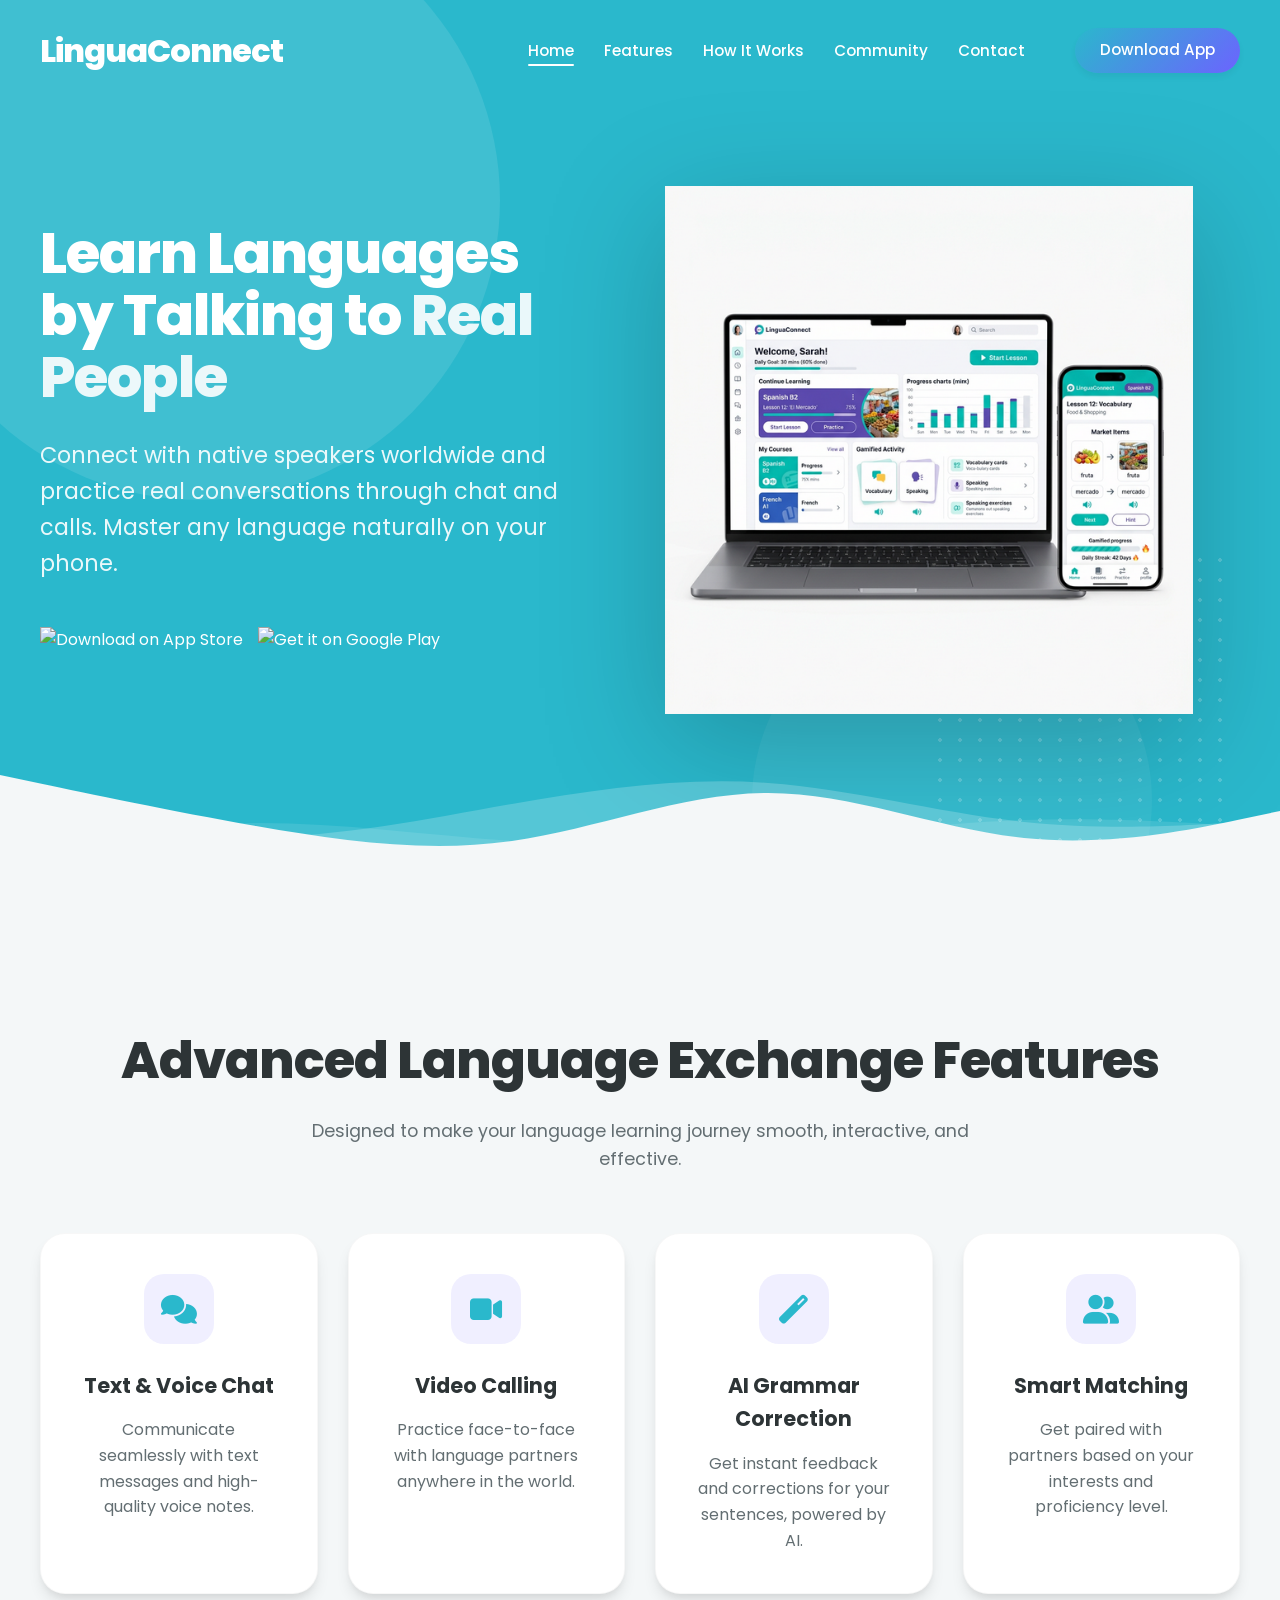
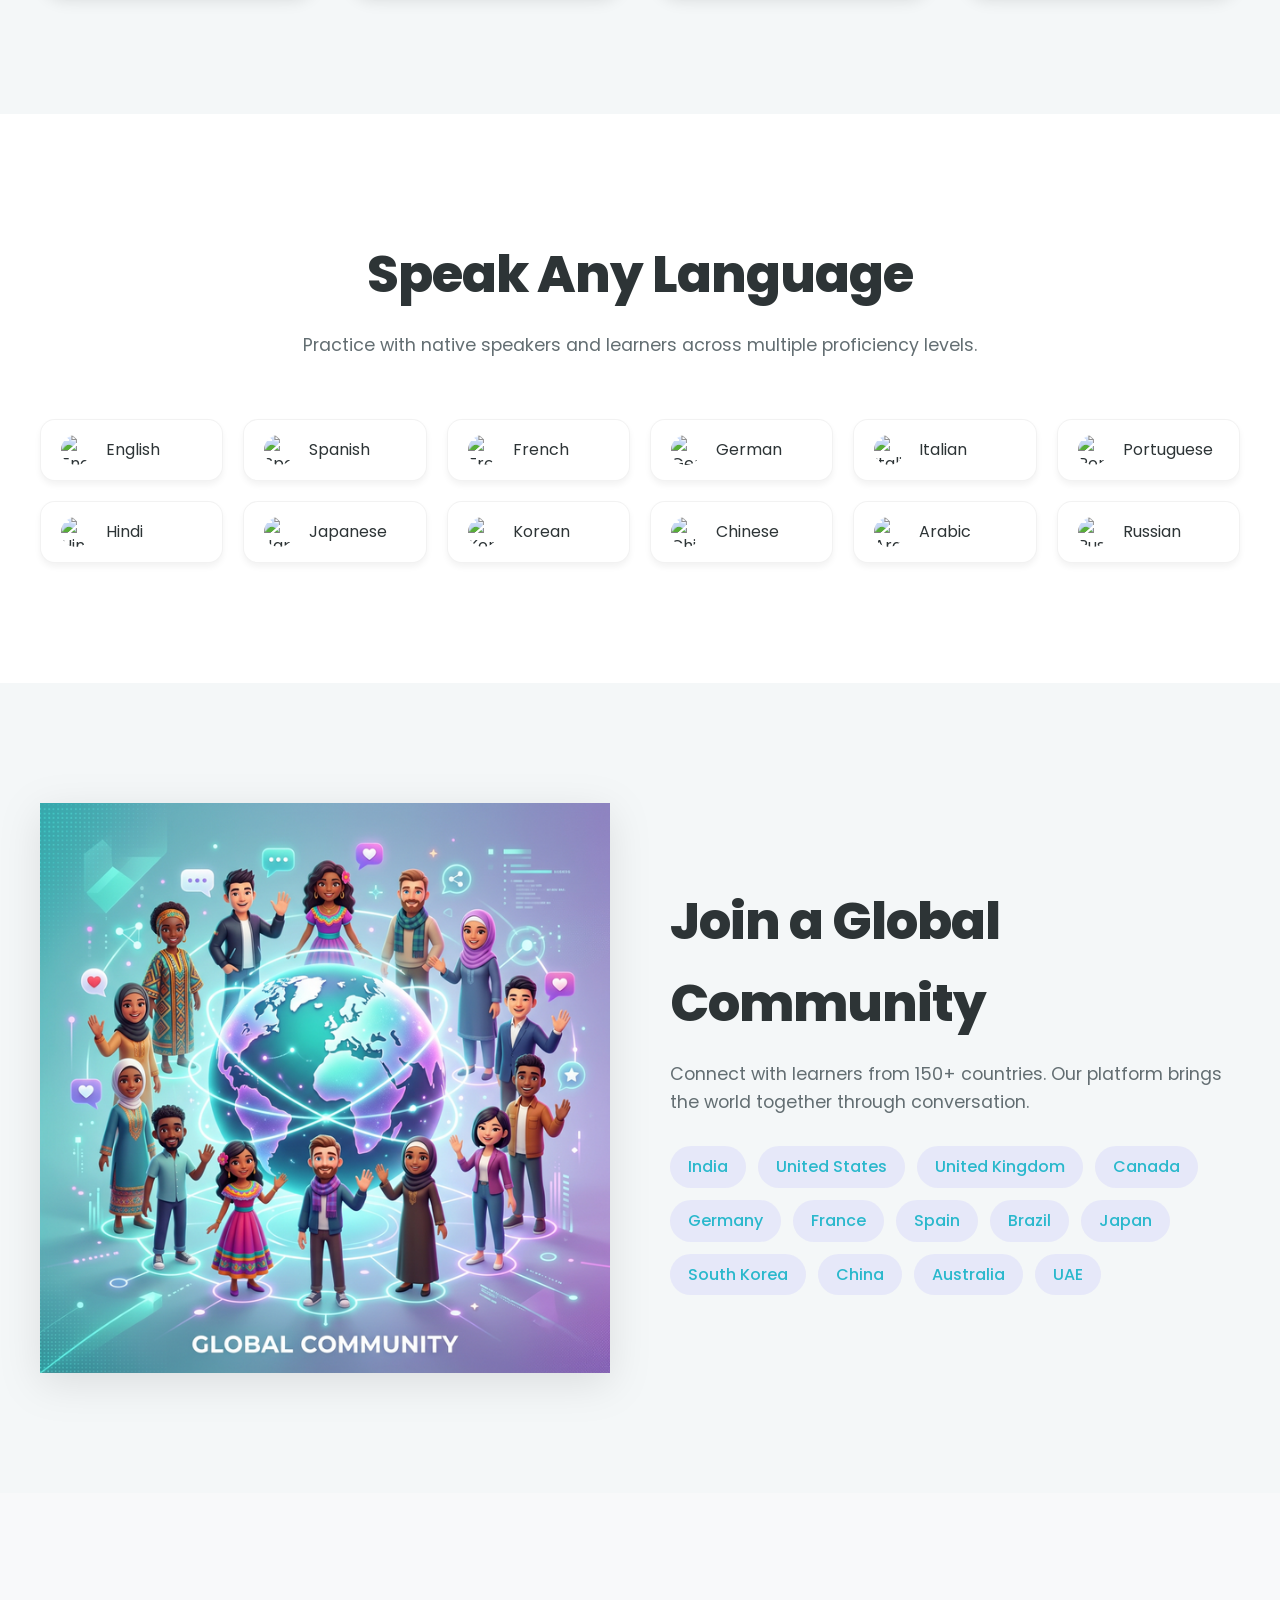
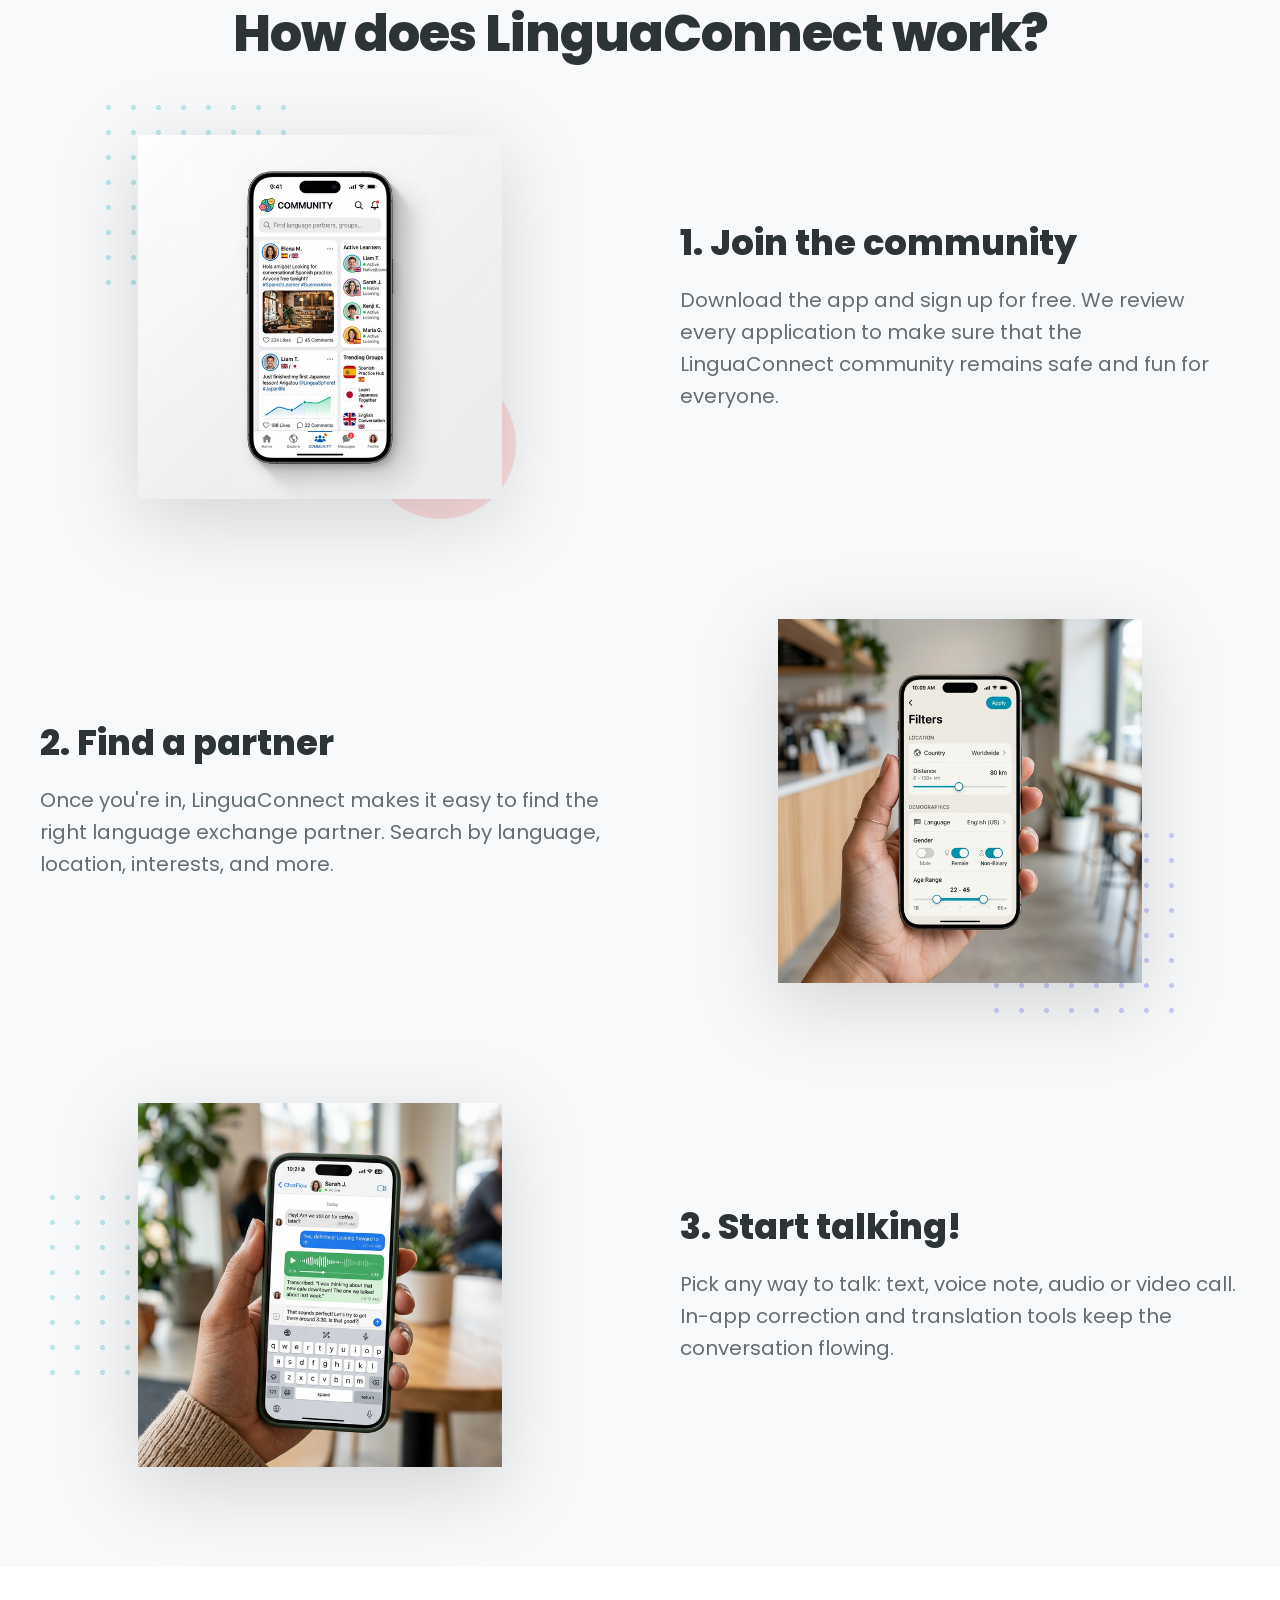
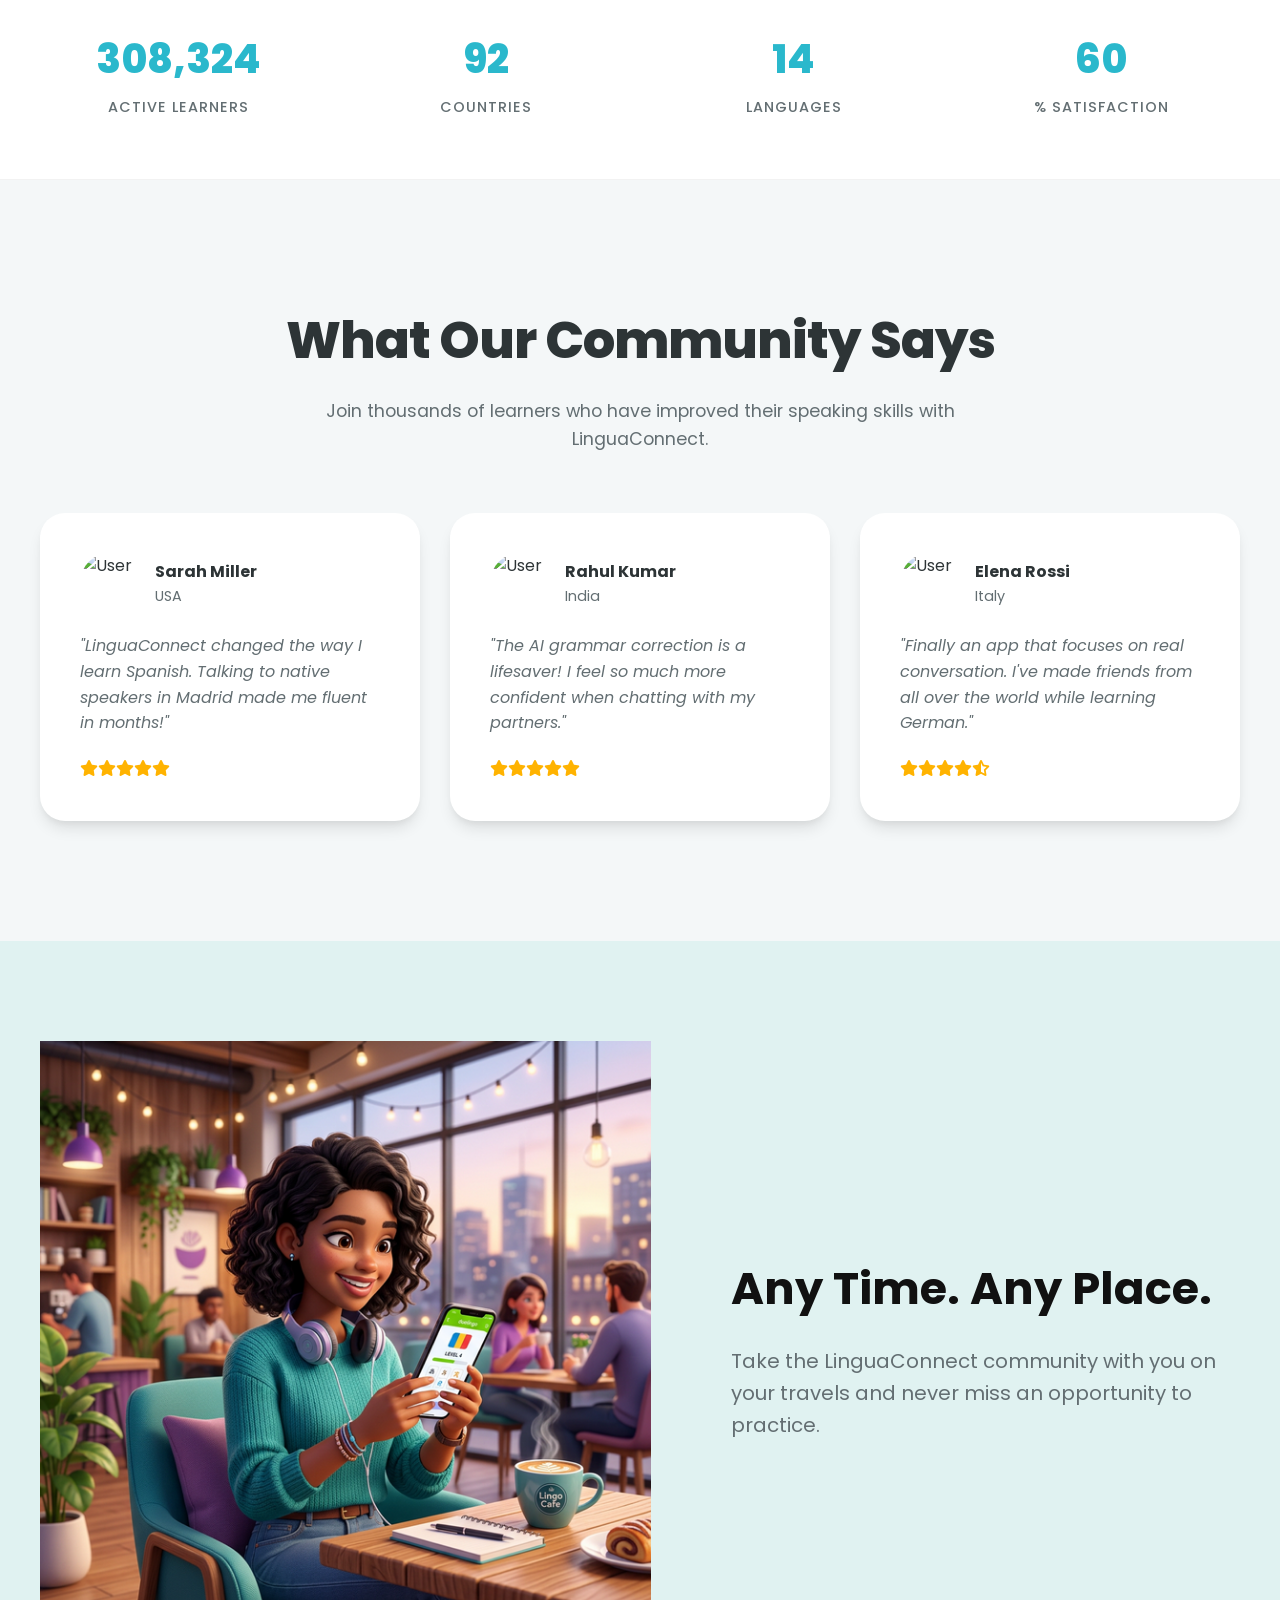
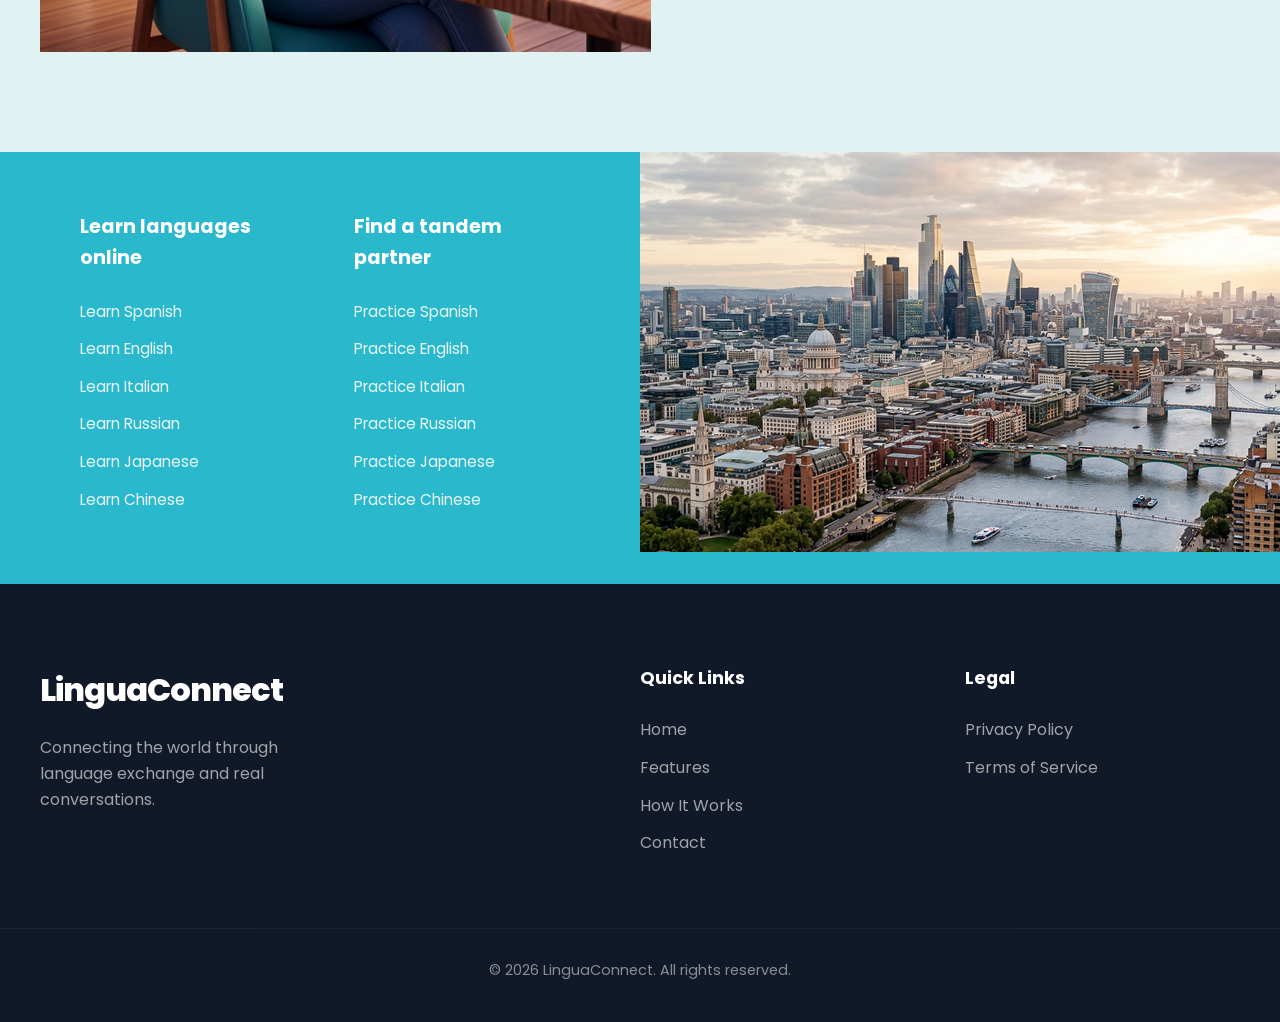
==== index.html @ 5dfcc88d "first commit" ====
<!DOCTYPE html>
<html lang="en">

<head>
    <script>document.documentElement.classList.add('js-enabled');</script>
    <meta charset="UTF-8">
    <meta name="viewport" content="width=device-width, initial-scale=1.0">
    <title>LinguaConnect | Learn Languages by Talking to Real People</title>
    <meta name="description"
        content="Connect with native speakers worldwide and practice real conversations through chat and calls with LinguaConnect.">
    <!-- Google Font: Poppins -->
    <link rel="preconnect" href="https://fonts.googleapis.com">
    <link rel="preconnect" href="https://fonts.gstatic.com" crossorigin>
    <link href="https://fonts.googleapis.com/css2?family=Poppins:wght@300;400;500;600;700;800&display=swap"
        rel="stylesheet">
    <!-- Font Awesome for Icons -->
    <link rel="stylesheet" href="https://cdnjs.cloudflare.com/ajax/libs/font-awesome/6.4.0/css/all.min.css">
    <link rel="stylesheet" href="style.css">
</head>

<body>

    <!-- Navigation -->
    <nav id="navbar">
        <div class="container nav-container">
            <a href="#" class="logo">Lingua<span>Connect</span></a>
            <ul class="nav-links" id="nav-links">
                <li><a href="#home">Home</a></li>
                <li><a href="#features">Features</a></li>
                <li><a href="#how-it-works">How It Works</a></li>
                <li><a href="#community">Community</a></li>
                <li><a href="contact.html">Contact</a></li>
                <li class="nav-btns">
                    <a href="#" class="btn-signup">Download App</a>
                </li>
            </ul>
            <div class="menu-toggle" id="mobile-menu">
                <i class="fas fa-bars"></i>
            </div>
        </div>
    </nav>

    <!-- Hero Section -->
    <section id="home" class="hero">
        <div class="circle-accent circle-1"></div>
        <div class="circle-accent circle-2"></div>
        <div class="dot-pattern dots-1"></div>
        <div class="container hero-grid reveal" style="position: relative; z-index: 1;">
            <div class="hero-content">
                <h1>Learn Languages by Talking to <span>Real People</span></h1>
                <p>Connect with native speakers worldwide and practice real conversations through chat and calls. Master
                    any language naturally on your phone.</p>
                <div class="hero-btns">
                    <a href="#" class="btn-app-store">
                        <img src="https://upload.wikimedia.org/wikipedia/commons/3/3c/Download_on_the_App_Store_Badge.svg"
                            alt="Download on App Store">
                    </a>
                    <a href="#" class="btn-app-store">
                        <img src="https://upload.wikimedia.org/wikipedia/commons/7/78/Google_Play_Store_badge_EN.svg"
                            alt="Get it on Google Play">
                    </a>
                </div>
            </div>
            <div class="hero-mockups">
                <img src="hero_mockup.png" alt="Premium App Mockup" class="mockup-main">
            </div>
        </div>
        <div class="wavy-pattern">
            <svg class="wave-layer wave-1" viewBox="0 0 1440 320" preserveAspectRatio="none">
                <path
                    d="M0,224L48,213.3C96,203,192,181,288,181.3C384,181,480,203,576,213.3C672,224,768,224,864,213.3C960,203,1056,181,1152,176C1248,171,1344,181,1392,186.7L1440,192L1440,320L1392,320C1344,320,1248,320,1152,320C1056,320,960,320,864,320C768,320,672,320,576,320C480,320,384,320,288,320C192,320,96,320,48,320L0,320Z">
                </path>
            </svg>
            <svg class="wave-layer wave-2" viewBox="0 0 1440 320" preserveAspectRatio="none">
                <path
                    d="M0,160L48,176C96,192,192,224,288,224C384,224,480,192,576,165.3C672,139,768,117,864,128C960,139,1056,181,1152,197.3C1248,213,1344,203,1392,197.3L1440,192L1440,320L1392,320C1344,320,1248,320,1152,320C1056,320,960,320,864,320C768,320,672,320,576,320C480,320,384,320,288,320C192,320,96,320,48,320L0,320Z">
                </path>
            </svg>
            <svg class="wave-layer wave-3" viewBox="0 0 1440 320" preserveAspectRatio="none">
                <path
                    d="M0,96L48,112C96,128,192,160,288,186.7C384,213,480,235,576,213.3C672,192,768,128,864,128C960,128,1056,192,1152,208C1248,224,1344,192,1392,176L1440,160L1440,320L1392,320C1344,320,1248,320,1152,320C1056,320,960,320,864,320C768,320,672,320,576,320C480,320,384,320,288,320C192,320,96,320,48,320L0,320Z">
                </path>
            </svg>
        </div>
    </section>

    <!-- Main Content Area -->
    <main id="main-content">

        <!-- Features Section -->
        <section id="features" class="section reveal">
            <div class="container">
                <div class="section-title reveal">
                    <h2>Advanced Language Exchange Features</h2>
                    <p>Designed to make your language learning journey smooth, interactive, and effective.</p>
                </div>
                <div class="grid features-grid">
                    <div class="feature-card">
                        <div class="icon-box"><i class="fas fa-comments"></i></div>
                        <h3>Text & Voice Chat</h3>
                        <p>Communicate seamlessly with text messages and high-quality voice notes.</p>
                    </div>
                    <div class="feature-card">
                        <div class="icon-box"><i class="fas fa-video"></i></div>
                        <h3>Video Calling</h3>
                        <p>Practice face-to-face with language partners anywhere in the world.</p>
                    </div>
                    <div class="feature-card">
                        <div class="icon-box"><i class="fas fa-magic"></i></div>
                        <h3>AI Grammar Correction</h3>
                        <p>Get instant feedback and corrections for your sentences, powered by AI.</p>
                    </div>
                    <div class="feature-card">
                        <div class="icon-box"><i class="fas fa-user-friends"></i></div>
                        <h3>Smart Matching</h3>
                        <p>Get paired with partners based on your interests and proficiency level.</p>
                    </div>
                </div>
            </div>
        </section>

        <!-- Languages Section (Integrated into grid) -->
        <section id="languages" class="section" style="background-color: var(--white);">
            <div class="container">
                <div class="section-title">
                    <h2>Speak Any Language</h2>
                    <p>Practice with native speakers and learners across multiple proficiency levels.</p>
                </div>
                <div class="grid languages-grid">
                    <div class="lang-card"><img src="https://flagcdn.com/w40/gb.png" alt="English"> <span>English</span>
                    </div>
                    <div class="lang-card"><img src="https://flagcdn.com/w40/es.png" alt="Spanish"> <span>Spanish</span>
                    </div>
                    <div class="lang-card"><img src="https://flagcdn.com/w40/fr.png" alt="French"> <span>French</span>
                    </div>
                    <div class="lang-card"><img src="https://flagcdn.com/w40/de.png" alt="German"> <span>German</span>
                    </div>
                    <div class="lang-card"><img src="https://flagcdn.com/w40/it.png" alt="Italian"> <span>Italian</span>
                    </div>
                    <div class="lang-card"><img src="https://flagcdn.com/w40/pt.png" alt="Portuguese">
                        <span>Portuguese</span>
                    </div>
                    <div class="lang-card"><img src="https://flagcdn.com/w40/in.png" alt="Hindi"> <span>Hindi</span>
                    </div>
                    <div class="lang-card"><img src="https://flagcdn.com/w40/jp.png" alt="Japanese">
                        <span>Japanese</span>
                    </div>
                    <div class="lang-card"><img src="https://flagcdn.com/w40/kr.png" alt="Korean"> <span>Korean</span>
                    </div>
                    <div class="lang-card"><img src="https://flagcdn.com/w40/cn.png" alt="Chinese"> <span>Chinese</span>
                    </div>
                    <div class="lang-card"><img src="https://flagcdn.com/w40/sa.png" alt="Arabic"> <span>Arabic</span>
                    </div>
                    <div class="lang-card"><img src="https://flagcdn.com/w40/ru.png" alt="Russian"> <span>Russian</span>
                    </div>
                </div>
            </div>
        </section>

        <!-- Global Community Section -->
        <section id="countries" class="section reveal">
            <div class="container community-container">
                <div class="community-image reveal-left">
                    <img src="community_global.png" alt="World Map Illustration">
                </div>
                <div class="community-content reveal-right">
                    <div class="section-title" style="text-align: left; margin-bottom: 30px;">
                        <h2>Join a Global Community</h2>
                        <p>Connect with learners from 150+ countries. Our platform brings the world together through
                            conversation.</p>
                    </div>
                    <div class="countries-list">
                        <span class="country-tag">India</span>
                        <span class="country-tag">United States</span>
                        <span class="country-tag">United Kingdom</span>
                        <span class="country-tag">Canada</span>
                        <span class="country-tag">Germany</span>
                        <span class="country-tag">France</span>
                        <span class="country-tag">Spain</span>
                        <span class="country-tag">Brazil</span>
                        <span class="country-tag">Japan</span>
                        <span class="country-tag">South Korea</span>
                        <span class="country-tag">China</span>
                        <span class="country-tag">Australia</span>
                        <span class="country-tag">UAE</span>
                    </div>
                </div>
            </div>
        </section>

        <!-- How It Works Section -->
        <section id="how-it-works" class="section section-steps">
            <div class="container">
                <div class="section-title">
                    <h2>How does LinguaConnect work?</h2>
                </div>

                <!-- Step 1 -->
                <div class="step-row reveal">
                    <div class="step-visual reveal-left">
                        <div class="deco-dots deco-dots-1"></div>
                        <div class="deco-circle deco-circle-red"></div>
                        <img src="step_community_new_1772245328789.png" alt="Join the community" class="step-mockup">
                    </div>
                    <div class="step-content reveal-right">
                        <h3>1. Join the community</h3>
                        <p>Download the app and sign up for free. We review every application to make sure that the
                            LinguaConnect community remains safe and fun for everyone.</p>
                    </div>
                </div>

                <!-- Step 2 -->
                <div class="step-row step-reverse reveal">
                    <div class="step-visual reveal-right">
                        <div class="deco-dots deco-dots-2"></div>
                        <img src="step_filters_new_1772245343977.png" alt="Find a partner" class="step-mockup">
                    </div>
                    <div class="step-content reveal-left">
                        <h3>2. Find a partner</h3>
                        <p>Once you're in, LinguaConnect makes it easy to find the right language exchange partner.
                            Search by language, location, interests, and more.</p>
                    </div>
                </div>

                <!-- Step 3 -->
                <div class="step-row reveal">
                    <div class="step-visual reveal-left">
                        <div class="deco-dots deco-dots-3"></div>
                        <img src="step_chat_new_1772245360899.png" alt="Start talking!" class="step-mockup">
                    </div>
                    <div class="step-content reveal-right">
                        <h3>3. Start talking!</h3>
                        <p>Pick any way to talk: text, voice note, audio or video call. In-app correction and
                            translation tools keep the conversation flowing.</p>
                    </div>
                </div>
            </div>
        </section>

        <!-- Live Stats Section -->
        <section class="live-stats reveal">
            <div class="container">
                <div class="stats-grid">
                    <div class="stat-item">
                        <h3 class="stat-number" data-target="500000">0</h3>
                        <p>Active Learners</p>
                    </div>
                    <div class="stat-item">
                        <h3 class="stat-number" data-target="150">0</h3>
                        <p>Countries</p>
                    </div>
                    <div class="stat-item">
                        <h3 class="stat-number" data-target="24">0</h3>
                        <p>Languages</p>
                    </div>
                    <div class="stat-item">
                        <h3 class="stat-number" data-target="98">0</h3>
                        <p>% Satisfaction</p>
                    </div>
                </div>
            </div>
        </section>

        <!-- Testimonials Section -->
        <section id="community" class="section reveal">
            <div class="container">
                <div class="section-title">
                    <h2>What Our Community Says</h2>
                    <p>Join thousands of learners who have improved their speaking skills with LinguaConnect.</p>
                </div>
                <div class="grid testimonials-grid">
                    <div class="testimonial-card">
                        <div class="user-info">
                            <img src="https://randomuser.me/api/portraits/women/44.jpg" alt="User">
                            <div>
                                <h4>Sarah Miller</h4>
                                <p>USA</p>
                            </div>
                        </div>
                        <p>"LinguaConnect changed the way I learn Spanish. Talking to native speakers in Madrid made me
                            fluent in months!"</p>
                        <div class="stars">
                            <i class="fas fa-star"></i><i class="fas fa-star"></i><i class="fas fa-star"></i><i
                                class="fas fa-star"></i><i class="fas fa-star"></i>
                        </div>
                    </div>
                    <div class="testimonial-card">
                        <div class="user-info">
                            <img src="https://randomuser.me/api/portraits/men/32.jpg" alt="User">
                            <div>
                                <h4>Rahul Kumar</h4>
                                <p>India</p>
                            </div>
                        </div>
                        <p>"The AI grammar correction is a lifesaver! I feel so much more confident when chatting with
                            my partners."</p>
                        <div class="stars">
                            <i class="fas fa-star"></i><i class="fas fa-star"></i><i class="fas fa-star"></i><i
                                class="fas fa-star"></i><i class="fas fa-star"></i>
                        </div>
                    </div>
                    <div class="testimonial-card">
                        <div class="user-info">
                            <img src="https://randomuser.me/api/portraits/women/68.jpg" alt="User">
                            <div>
                                <h4>Elena Rossi</h4>
                                <p>Italy</p>
                            </div>
                        </div>
                        <p>"Finally an app that focuses on real conversation. I've made friends from all over the world
                            while learning German."</p>
                        <div class="stars">
                            <i class="fas fa-star"></i><i class="fas fa-star"></i><i class="fas fa-star"></i><i
                                class="fas fa-star"></i><i class="fas fa-star-half-alt"></i>
                        </div>
                    </div>
                </div>
            </div>
        </section>

        <!-- Any Time Banner Section -->
        <section class="section banner-anytime">
            <div class="container anytime-grid">
                <div class="anytime-visual">
                    <img src="anytime_practice.png" alt="Anytime Practice Mockup">
                </div>
                <div class="anytime-content">
                    <h2>Any Time. Any Place.</h2>
                    <p>Take the LinguaConnect community with you on your travels and never miss an opportunity to
                        practice.</p>
                </div>
            </div>
        </section>

        <!-- Pre-Footer Teal Banner -->
        <section class="banner-links">
            <div class="banner-links-grid">
                <div class="banner-links-content">
                    <div class="links-column">
                        <h4>Learn languages online</h4>
                        <ul>
                            <li><a href="#">Learn Spanish</a></li>
                            <li><a href="#">Learn English</a></li>
                            <li><a href="#">Learn Italian</a></li>
                            <li><a href="#">Learn Russian</a></li>
                            <li><a href="#">Learn Japanese</a></li>
                            <li><a href="#">Learn Chinese</a></li>
                        </ul>
                    </div>
                    <div class="links-column">
                        <h4>Find a tandem partner</h4>
                        <ul>
                            <li><a href="#">Practice Spanish</a></li>
                            <li><a href="#">Practice English</a></li>
                            <li><a href="#">Practice Italian</a></li>
                            <li><a href="#">Practice Russian</a></li>
                            <li><a href="#">Practice Japanese</a></li>
                            <li><a href="#">Practice Chinese</a></li>
                        </ul>
                    </div>
                </div>
                <div class="banner-links-image">
                    <img src="city_skyline_banner.png" alt="City Skyline">
                </div>
            </div>
        </section>

    </main>

    <!-- Footer -->
    <footer class="footer">
        <div class="container footer-grid">
            <div class="footer-brand">
                <a href="#" class="logo">Lingua<span>Connect</span></a>
                <p>Connecting the world through language exchange and real conversations.</p>
            </div>
            <div class="footer-links">
                <h5>Quick Links</h5>
                <ul>
                    <li><a href="#home">Home</a></li>
                    <li><a href="#features">Features</a></li>
                    <li><a href="#how-it-works">How It Works</a></li>
                    <li><a href="contact.html">Contact</a></li>
                </ul>
            </div>
            <div class="footer-legal">
                <h5>Legal</h5>
                <ul>
                    <li><a href="#">Privacy Policy</a></li>
                    <li><a href="#">Terms of Service</a></li>
                </ul>
            </div>
        </div>
        <div class="footer-bottom">
            <div class="container">
                <p>&copy; 2026 LinguaConnect. All rights reserved.</p>
            </div>
        </div>
    </footer>

    <!-- Scripts -->
    <script src="script.js"></script>
</body>

</html>
---- style.css ----
/* 
   LinguaConnect Design System
   Modern, Premium, and Responsive
*/

@import url('https://fonts.googleapis.com/css2?family=Poppins:wght@300;400;500;600;700&display=swap');

:root {
    /* Color Palette */
    --primary: #2AB8CC;
    --primary-dark: #1E8E9E;
    --secondary: #6C63FF;
    --secondary-dark: #5A52E5;
    --text-main: #2D3436;
    --text-muted: #636E72;
    --bg-light: #F4F7F8;
    --white: #FFFFFF;
    --gradient-hero: linear-gradient(135deg, #2AB8CC 0%, #6C63FF 100%);

    /* Shadows */
    --shadow-sm: 0 4px 6px rgba(0, 0, 0, 0.05);
    --shadow-md: 0 10px 15px -3px rgba(0, 0, 0, 0.1), 0 4px 6px -2px rgba(0, 0, 0, 0.05);
    --shadow-lg: 0 20px 25px -5px rgba(0, 0, 0, 0.1), 0 10px 10px -5px rgba(0, 0, 0, 0.04);

    /* Spacing */
    --section-padding: 120px 0;
    --container-width: 1240px;

    /* Transitions */
    --transition-init: all 0.3s cubic-bezier(0.4, 0, 0.2, 1);
    --transition-slow: all 0.6s cubic-bezier(0.4, 0, 0.2, 1);
}

/* Scroll Reveal Base - Only hide if JS is enabled */
.js-enabled .reveal,
.js-enabled .reveal-left,
.js-enabled .reveal-right {
    opacity: 0;
    transition: var(--transition-slow);
}

.js-enabled .reveal {
    transform: translateY(30px);
}

.js-enabled .reveal-left {
    transform: translateX(-30px);
}

.js-enabled .reveal-right {
    transform: translateX(30px);
}

/* Revealed State */
.reveal.revealed,
.reveal-left.revealed,
.reveal-right.revealed {
    opacity: 1 !important;
    transform: translate(0, 0) !important;
}

/* Base Reset */
* {
    margin: 0;
    padding: 0;
    box-sizing: border-box;
}

html {
    scroll-behavior: smooth;
}

body {
    font-family: 'Poppins', sans-serif;
    line-height: 1.6;
    color: var(--text-main);
    background-color: var(--bg-light);
    overflow-x: hidden;
}

a {
    text-decoration: none;
    color: inherit;
    transition: var(--transition-init);
}

ul {
    list-style: none;
}

img {
    max-width: 100%;
    display: block;
}

button {
    cursor: pointer;
    border: none;
    outline: none;
    font-family: 'Poppins', sans-serif;
}

/* Reusable Components */
.container {
    max-width: var(--container-width);
    margin: 0 auto;
    padding: 0 20px;
}

.section {
    padding: var(--section-padding);
}

.section-title {
    text-align: center;
    margin-bottom: 60px;
}

.section-title h2 {
    font-size: 3.2rem;
    font-weight: 800;
    margin-bottom: 15px;
    color: var(--text-main);
    letter-spacing: -1px;
}

.section-title p {
    color: var(--text-muted);
    font-size: 1.1rem;
    max-width: 700px;
    margin: 0 auto;
}

/* Navbar Styling */
#navbar {
    position: fixed;
    top: 0;
    left: 0;
    width: 100%;
    z-index: 1000;
    padding: 25px 0;
    transition: var(--transition-init);
}

#navbar.nav-scrolled {
    background-color: rgba(255, 255, 255, 0.98);
    backdrop-filter: blur(15px);
    padding: 15px 0;
    box-shadow: 0 4px 20px rgba(0, 0, 0, 0.08);
}

.logo {
    font-size: 2rem;
    font-weight: 800;
    letter-spacing: -1px;
    color: var(--white) !important;
}

.logo span {
    color: var(--white) !important;
}

#navbar.nav-scrolled .logo {
    color: var(--primary) !important;
}

#navbar.nav-scrolled .logo span {
    color: var(--secondary) !important;
}

.nav-links li a {
    color: var(--white);
    font-weight: 500;
    font-size: 0.95rem;
}

#navbar.nav-scrolled .nav-links li a {
    color: var(--text-main);
}

.nav-container {
    display: flex;
    justify-content: space-between;
    align-items: center;
}

.menu-toggle {
    color: var(--white);
    font-size: 1.5rem;
    cursor: pointer;
    display: none;
}

#navbar.nav-scrolled .menu-toggle {
    color: var(--text-main);
}

.nav-links {
    display: flex;
    align-items: center;
    gap: 30px;
}

.nav-links li a {
    font-weight: 500;
    font-size: 0.95rem;
}

.nav-links li a:hover,
.nav-links li a.nav-active {
    color: var(--primary);
}

.nav-links li a.nav-active {
    position: relative;
}

.nav-links li a.nav-active::after {
    content: '';
    position: absolute;
    bottom: -5px;
    left: 0;
    width: 100%;
    height: 2px;
    background: var(--primary);
    border-radius: 2px;
}

#navbar:not(.nav-scrolled) .nav-links li a.nav-active::after {
    background: var(--white);
}

#navbar:not(.nav-scrolled) .nav-links li a.nav-active {
    color: var(--white);
}

.nav-btns {
    display: flex;
    gap: 15px;
    margin-left: 20px;
}

.btn-login {
    padding: 8px 20px;
    font-weight: 600;
}

.btn-signup {
    padding: 10px 25px;
    border-radius: 50px;
    background: var(--gradient-hero);
    color: var(--white) !important;
    font-weight: 600;
    box-shadow: var(--shadow-sm);
}

.btn-signup:active {
    transform: translateY(0) scale(0.95);
}

.btn-signup::before {
    content: '';
    position: absolute;
    top: 0;
    left: -100%;
    width: 50%;
    height: 100%;
    background: linear-gradient(90deg, transparent, rgba(255, 255, 255, 0.2), transparent);
    transition: 0.5s;
}

.btn-signup:hover::before {
    left: 100%;
}

.menu-toggle {
    display: none;
    font-size: 1.5rem;
    cursor: pointer;
}

/* Hero Section */
.hero {
    min-height: 100vh;
    display: flex;
    align-items: center;
    padding: 100px 0;
    background-color: var(--primary);
    position: relative;
    overflow: hidden;
    color: var(--white);
}

.hero-grid {
    display: grid;
    grid-template-columns: 1fr 1.2fr;
    align-items: center;
    gap: 60px;
    width: 100%;
}

.hero-content h1 {
    font-size: 3.5rem;
    line-height: 1.1;
    margin-bottom: 30px;
    font-weight: 800;
    letter-spacing: -1px;
}

.hero-content h1 span {
    color: var(--white);
    opacity: 0.9;
}

.hero-content p {
    font-size: 1.4rem;
    color: rgba(255, 255, 255, 0.9);
    margin-bottom: 45px;
}

/* Background Accents */
.circle-accent {
    position: absolute;
    border-radius: 50%;
    z-index: 0;
}

.circle-1 {
    width: 600px;
    height: 600px;
    background: rgba(255, 255, 255, 0.1);
    top: -100px;
    left: -100px;
}

.circle-2 {
    width: 400px;
    height: 400px;
    background: rgba(255, 255, 255, 0.05);
    bottom: -100px;
    right: 10%;
}

.dot-pattern {
    position: absolute;
    width: 300px;
    height: 300px;
    background-image: radial-gradient(rgba(255, 255, 255, 0.2) 2px, transparent 2px);
    background-size: 20px 20px;
    z-index: 0;
}

.dots-1 {
    bottom: 50px;
    right: 50px;
}

.wavy-pattern {
    position: absolute;
    width: 100%;
    height: 180px;
    bottom: -1px;
    left: 0;
    z-index: 2;
}

.wave-layer {
    position: absolute;
    width: 100%;
    height: 100%;
    bottom: 0;
}

.wave-1 {
    fill: rgba(255, 255, 255, 0.1);
}

.wave-2 {
    fill: rgba(255, 255, 255, 0.2);
    bottom: 10px;
}

.wave-3 {
    fill: var(--bg-light);
    bottom: 0;
}

.hero-mockups {
    position: relative;
    display: flex;
    justify-content: center;
    align-items: center;
}

.mockup-main {
    width: 85%;
    z-index: 2;
    filter: drop-shadow(0 30px 60px rgba(0, 0, 0, 0.2));
    animation: floatMain 6s ease-in-out infinite;
}

.mockup-sub {
    position: absolute;
    width: 50%;
    right: -20px;
    bottom: -30px;
    z-index: 3;
    filter: drop-shadow(0 20px 40px rgba(0, 0, 0, 0.3));
    animation: floatSub 8s ease-in-out infinite;
}

@keyframes floatMain {

    0%,
    100% {
        transform: translateY(0) rotate(0);
    }

    50% {
        transform: translateY(-15px) rotate(1deg);
    }
}

@keyframes floatSub {

    0%,
    100% {
        transform: translateY(0) rotate(0);
    }

    50% {
        transform: translateY(-20px) rotate(-1deg) scale(1.05);
    }
}

/* Live Stats Section */
.live-stats {
    background: var(--white);
    padding: 60px 0;
    border-bottom: 1px solid rgba(0, 0, 0, 0.05);
}

.stats-grid {
    display: grid;
    grid-template-columns: repeat(4, 1fr);
    text-align: center;
    gap: 30px;
}

.stat-item h3 {
    font-size: 2.5rem;
    color: var(--primary);
    font-weight: 800;
    margin-bottom: 5px;
}

.stat-item p {
    color: var(--text-muted);
    font-weight: 500;
    font-size: 0.9rem;
    text-transform: uppercase;
    letter-spacing: 1px;
}

.hero-btns {
    display: flex;
    gap: 15px;
}

.btn-app-store {
    transition: var(--transition-init);
    height: 50px;
}

.btn-app-store img {
    height: 100%;
    width: auto;
}

.btn-app-store:hover {
    transform: translateY(-5px) scale(1.02);
    filter: brightness(1.1);
}

.btn {
    padding: 15px 35px;
    border-radius: 50px;
    font-weight: 600;
    font-size: 1rem;
    display: inline-flex;
    align-items: center;
    gap: 10px;
    transition: var(--transition-init);
}

.btn-primary {
    background: var(--gradient-hero);
    color: var(--white) !important;
    box-shadow: var(--shadow-md);
}

.btn-primary:hover {
    transform: translateY(-3px);
    box-shadow: var(--shadow-lg);
}

.btn-outline {
    border: 2px solid var(--primary);
    color: var(--primary) !important;
}

.btn-outline:hover {
    background: var(--primary);
    color: var(--white) !important;
}

.hero-image img {
    width: 100%;
    animation: float 5s ease-in-out infinite;
}

@keyframes float {

    0%,
    100% {
        transform: translateY(0);
    }

    50% {
        transform: translateY(-20px);
    }
}

/* Features Cards */
.grid {
    display: grid;
    gap: 30px;
}

.features-grid {
    grid-template-columns: repeat(auto-fit, minmax(250px, 1fr));
}

.feature-card {
    background: var(--white);
    padding: 40px;
    border-radius: 25px;
    text-align: center;
    box-shadow: var(--shadow-md);
    transition: var(--transition-init);
    border: 1px solid rgba(0, 0, 0, 0.03);
    position: relative;
    overflow: hidden;
}

.feature-card:hover {
    transform: translateY(-10px) rotateX(4deg) rotateY(2deg);
    box-shadow: var(--shadow-lg);
    border-color: var(--primary);
}

.feature-card::before {
    content: '';
    position: absolute;
    top: 0;
    left: 0;
    width: 100%;
    height: 4px;
    background: var(--gradient-hero);
    transform: scaleX(0);
    transition: var(--transition-init);
    transform-origin: left;
}

.feature-card:hover::before {
    transform: scaleX(1);
}

.icon-box {
    width: 70px;
    height: 70px;
    background: rgba(108, 99, 255, 0.1);
    color: var(--primary);
    border-radius: 20px;
    display: flex;
    align-items: center;
    justify-content: center;
    font-size: 1.8rem;
    margin: 0 auto 25px;
    transition: var(--transition-init);
}

.feature-card:hover .icon-box {
    background: var(--gradient-hero);
    color: var(--white);
}

.feature-card h3 {
    font-size: 1.3rem;
    margin-bottom: 15px;
}

.feature-card p {
    color: var(--text-muted);
}

/* Language Grid */
.languages-grid {
    grid-template-columns: repeat(auto-fill, minmax(180px, 1fr));
    gap: 20px;
}

.lang-card {
    background: var(--white);
    padding: 15px 20px;
    border-radius: 15px;
    display: flex;
    align-items: center;
    gap: 15px;
    box-shadow: var(--shadow-sm);
    transition: var(--transition-init);
    border: 1px solid rgba(0, 0, 0, 0.05);
}

.lang-card:hover {
    transform: translateY(-5px) scale(1.02);
    box-shadow: var(--shadow-md);
    border-color: var(--primary);
    background: var(--bg-light);
}

.lang-card img {
    width: 30px;
    height: 30px;
    border-radius: 50%;
    object-fit: cover;
}

/* Global Community Grid */
.community-container {
    display: grid;
    grid-template-columns: 1fr 1fr;
    align-items: center;
    gap: 60px;
}

.community-image img {
    filter: drop-shadow(0 10px 20px rgba(0, 0, 0, 0.1));
}

.countries-list {
    display: flex;
    flex-wrap: wrap;
    gap: 12px;
}

.country-tag {
    background: rgba(108, 99, 255, 0.1);
    color: var(--primary);
    padding: 8px 18px;
    border-radius: 50px;
    font-weight: 500;
}

/* How It Works Steps */
.how-it-works-grid {
    grid-template-columns: repeat(auto-fit, minmax(280px, 1fr));
}

/* How It Works - Alternating Steps */
.section-steps {
    background-color: #F8F9FA;
    overflow: hidden;
    padding: 100px 0;
}

.step-row {
    display: flex;
    align-items: center;
    gap: 80px;
    margin-bottom: 120px;
}

.step-row:last-child {
    margin-bottom: 0;
}

.step-reverse {
    flex-direction: row-reverse;
}

.step-visual {
    flex: 1;
    position: relative;
    display: flex;
    justify-content: center;
    align-items: center;
}

.step-mockup {
    width: 65%;
    z-index: 2;
    filter: drop-shadow(0 20px 40px rgba(0, 0, 0, 0.15));
}

.step-content {
    flex: 1;
}

.step-content h3 {
    font-size: 2.2rem;
    font-weight: 800;
    margin-bottom: 20px;
    color: var(--text-main);
    line-height: 1.2;
}

.step-content p {
    font-size: 1.25rem;
    color: var(--text-muted);
    line-height: 1.6;
}

/* Step Decorations */
.deco-dots {
    position: absolute;
    width: 200px;
    height: 200px;
    background-image: radial-gradient(var(--primary) 2.5px, transparent 2.5px);
    background-size: 25px 25px;
    z-index: 1;
    opacity: 0.3;
}

.deco-dots-1 {
    top: -40px;
    left: 10%;
}

.deco-dots-2 {
    bottom: -40px;
    right: 10%;
    background-image: radial-gradient(var(--secondary) 2.5px, transparent 2.5px);
}

.deco-dots-3 {
    top: 50%;
    left: 0;
    transform: translateY(-50%);
}

.deco-circle {
    position: absolute;
    border-radius: 50%;
    z-index: 1;
}

.deco-circle-red {
    width: 150px;
    height: 150px;
    background: rgba(255, 107, 107, 0.2);
    bottom: -20px;
    right: 15%;
}

/* Testimonials Cards */
.testimonials-grid {
    grid-template-columns: repeat(auto-fit, minmax(320px, 1fr));
}

.testimonial-card {
    background: var(--white);
    padding: 40px;
    border-radius: 25px;
    box-shadow: var(--shadow-md);
    transition: var(--transition-init);
}

.user-info {
    display: flex;
    align-items: center;
    gap: 15px;
    margin-bottom: 20px;
}

.user-info img {
    width: 60px;
    height: 60px;
    border-radius: 50%;
    object-fit: cover;
}

.user-info h4 {
    margin: 0;
}

.user-info p {
    margin: 0;
    color: var(--text-muted);
    font-size: 0.9rem;
}

.testimonial-card>p {
    font-style: italic;
    color: var(--text-muted);
    margin-bottom: 20px;
}

.stars {
    color: #FFB300;
}

/* CTA Box */
.cta-box {
    background: var(--gradient-hero);
    padding: 80px 40px;
    border-radius: 35px;
    text-align: center;
    color: var(--white);
    box-shadow: var(--shadow-lg);
}

.cta-box h2 {
    font-size: 2.5rem;
    margin-bottom: 20px;
}

.cta-box p {
    font-size: 1.2rem;
    margin-bottom: 40px;
    opacity: 0.9;
}

/* Contact Section */
#contact {
    position: relative;
    overflow: hidden;
    background-color: #F8FAFC;
}

.contact-bg-pattern {
    position: absolute;
    top: 0;
    left: 0;
    width: 100%;
    height: 100%;
    background-image: radial-gradient(var(--primary) 0.5px, transparent 0.5px);
    background-size: 30px 30px;
    opacity: 0.1;
    z-index: 0;
}

.contact-container {
    display: grid;
    grid-template-columns: 1fr 1.2fr;
    gap: 80px;
    position: relative;
    z-index: 1;
}

.contact-info {
    padding-right: 20px;
}

.detail-item {
    display: flex;
    gap: 25px;
    margin-bottom: 35px;
    padding: 20px;
    background: var(--white);
    border-radius: 20px;
    box-shadow: 0 4px 15px rgba(0, 0, 0, 0.03);
    transition: var(--transition-init);
    border: 1px solid transparent;
}

.detail-item:hover {
    transform: translateX(10px);
    border-color: rgba(42, 184, 204, 0.2);
    box-shadow: 0 10px 25px rgba(0, 0, 0, 0.06);
}

.detail-item i {
    width: 55px;
    height: 55px;
    background: var(--bg-light);
    color: var(--primary);
    border-radius: 15px;
    display: flex;
    align-items: center;
    justify-content: center;
    font-size: 1.4rem;
    transition: var(--transition-init);
}

.detail-item:hover i {
    background: var(--primary);
    color: var(--white);
    transform: scale(1.1) rotate(-5deg);
}

.detail-item h5 {
    font-size: 1.15rem;
    font-weight: 700;
    margin-bottom: 8px;
    color: var(--text-main);
}

.detail-item p {
    color: var(--text-muted);
    font-size: 0.95rem;
    line-height: 1.5;
}

.social-links {
    display: flex;
    gap: 15px;
    margin-top: 45px;
}

.social-links a {
    width: 50px;
    height: 50px;
    border-radius: 15px;
    display: flex;
    align-items: center;
    justify-content: center;
    background: var(--white);
    color: var(--primary);
    box-shadow: var(--shadow-sm);
    font-size: 1.3rem;
}

.social-links a:hover {
    background: var(--primary);
    color: var(--white);
    transform: translateY(-5px) scale(1.1);
    box-shadow: 0 8px 20px rgba(42, 184, 204, 0.3);
}

.contact-form-box {
    background: rgba(255, 255, 255, 0.7);
    backdrop-filter: blur(20px);
    -webkit-backdrop-filter: blur(20px);
    padding: 40px;
    border-radius: 40px;
    border: 1px solid rgba(255, 255, 255, 0.8);
    box-shadow: 0 25px 50px -12px rgba(0, 0, 0, 0.1);
}

.form-group {
    margin-bottom: 15px;
}

.form-group input,
.form-group textarea {
    width: 100%;
    padding: 12px 20px;
    border-radius: 12px;
    border: 1px solid rgba(0, 0, 0, 0.08);
    background: rgba(255, 255, 255, 0.9);
    font-family: 'Poppins', sans-serif;
    font-size: 0.95rem;
    transition: var(--transition-init);
}

.form-group input:focus,
.form-group textarea:focus {
    outline: none;
    border-color: var(--primary);
    background: var(--white);
    box-shadow: 0 0 0 4px rgba(42, 184, 204, 0.1);
}

.form-success-msg {
    position: absolute;
    top: 50%;
    left: 50%;
    transform: translate(-50%, -50%);
    text-align: center;
    width: 80%;
    display: none;
    background: var(--white);
    padding: 40px;
    border-radius: 25px;
    box-shadow: var(--shadow-lg);
}

.form-success-msg i {
    font-size: 4.5rem;
    color: #10B981;
    margin-bottom: 25px;
}

/* Anytime Banner */
.banner-anytime {
    background-color: #E0F2F1;
    padding: 100px 0;
}

.anytime-grid {
    display: flex;
    align-items: center;
    gap: 80px;
}

.anytime-visual {
    flex: 1.2;
}

.anytime-content {
    flex: 1;
}

.anytime-content h2 {
    font-size: 2.8rem;
    font-weight: 700;
    margin-bottom: 20px;
    color: #111;
}

.anytime-content p {
    font-size: 1.25rem;
    color: var(--text-muted);
}

/* Pre-Footer Banner Links */
.banner-links {
    background: #2AB8CC;
    overflow: hidden;
}

.banner-links-grid {
    display: grid;
    grid-template-columns: 1fr 1fr;
    align-items: stretch;
}

.banner-links-content {
    padding: 60px 80px;
    display: flex;
    gap: 60px;
    color: white;
}

.links-column h4 {
    font-size: 1.2rem;
    margin-bottom: 25px;
    font-weight: 700;
}

.links-column ul li {
    margin-bottom: 12px;
}

.links-column ul li a {
    color: rgba(255, 255, 255, 0.9);
    font-size: 0.95rem;
}

.links-column ul li a:hover {
    color: white;
    text-decoration: underline;
}

.banner-links-image {
    position: relative;
    max-height: 400px;
}

.banner-links-image img {
    width: 100%;
    height: 100%;
    object-fit: cover;
}

/* Footer Styling */
.footer {
    background: #111827;
    color: var(--white);
    padding: 80px 0 40px;
}

.footer-grid {
    display: grid;
    grid-template-columns: 2fr 1fr 1fr;
    gap: 50px;
    margin-bottom: 60px;
}

.footer-brand .logo {
    color: var(--white);
    margin-bottom: 20px;
    display: inline-block;
}

.footer-brand p {
    opacity: 0.6;
    max-width: 300px;
}

.footer-links h5,
.footer-legal h5 {
    font-size: 1.1rem;
    margin-bottom: 25px;
}

.footer-links ul li,
.footer-legal ul li {
    margin-bottom: 12px;
}

.footer-links ul li a,
.footer-legal ul li a {
    opacity: 0.6;
}

.footer-links ul li a:hover,
.footer-legal ul li a:hover {
    opacity: 1;
}

.footer-bottom {
    border-top: 1px solid rgba(255, 255, 255, 0.1);
    padding-top: 30px;
    text-align: center;
    opacity: 0.5;
    font-size: 0.9rem;
}

/* Responsive Media Queries */
@media (max-width: 1024px) {
    .hero-content h1 {
        font-size: 2.8rem;
    }

    .hero-grid {
        gap: 40px;
    }

    .nav-links {
        position: fixed;
        top: 0;
        right: -100%;
        width: 300px;
        height: 100vh;
        background: var(--white);
        flex-direction: column;
        justify-content: center;
        padding: 50px;
        box-shadow: -5px 0 15px rgba(0, 0, 0, 0.1);
        z-index: 1001;
    }

    .nav-links.active {
        right: 0;
    }

    .menu-toggle {
        display: block;
        z-index: 1002;
    }

    .nav-btns {
        flex-direction: column;
        margin-left: 0;
        width: 100%;
    }

    .nav-btns a {
        width: 100%;
        text-align: center;
    }
}

@media (max-width: 768px) {
    .section-padding {
        padding: 60px 0;
    }

    .hero-grid,
    .anytime-grid,
    .banner-links-grid,
    .community-container,
    .contact-container,
    .footer-grid {
        grid-template-columns: 1fr;
        text-align: center;
    }

    .anytime-grid {
        flex-direction: column;
        gap: 40px;
    }

    .banner-links-content {
        padding: 40px 20px;
        flex-direction: column;
        gap: 40px;
        text-align: left;
    }

    .banner-links-image {
        height: 250px;
    }

    .hero-btns {
        justify-content: center;
    }

    .step-row {
        flex-direction: column;
        gap: 50px;
        text-align: center;
        margin-bottom: 80px;
    }

    .step-mockup {
        width: 80%;
    }

    .step-content h3 {
        font-size: 2rem;
    }

    .step-reverse {
        flex-direction: column;
    }

    .detail-item {
        flex-direction: column;
        align-items: center;
    }

    .social-links {
        justify-content: center;
    }

    .contact-form-box {
        padding: 30px;
    }

    .cta-box h2 {
        font-size: 2rem;
    }
}
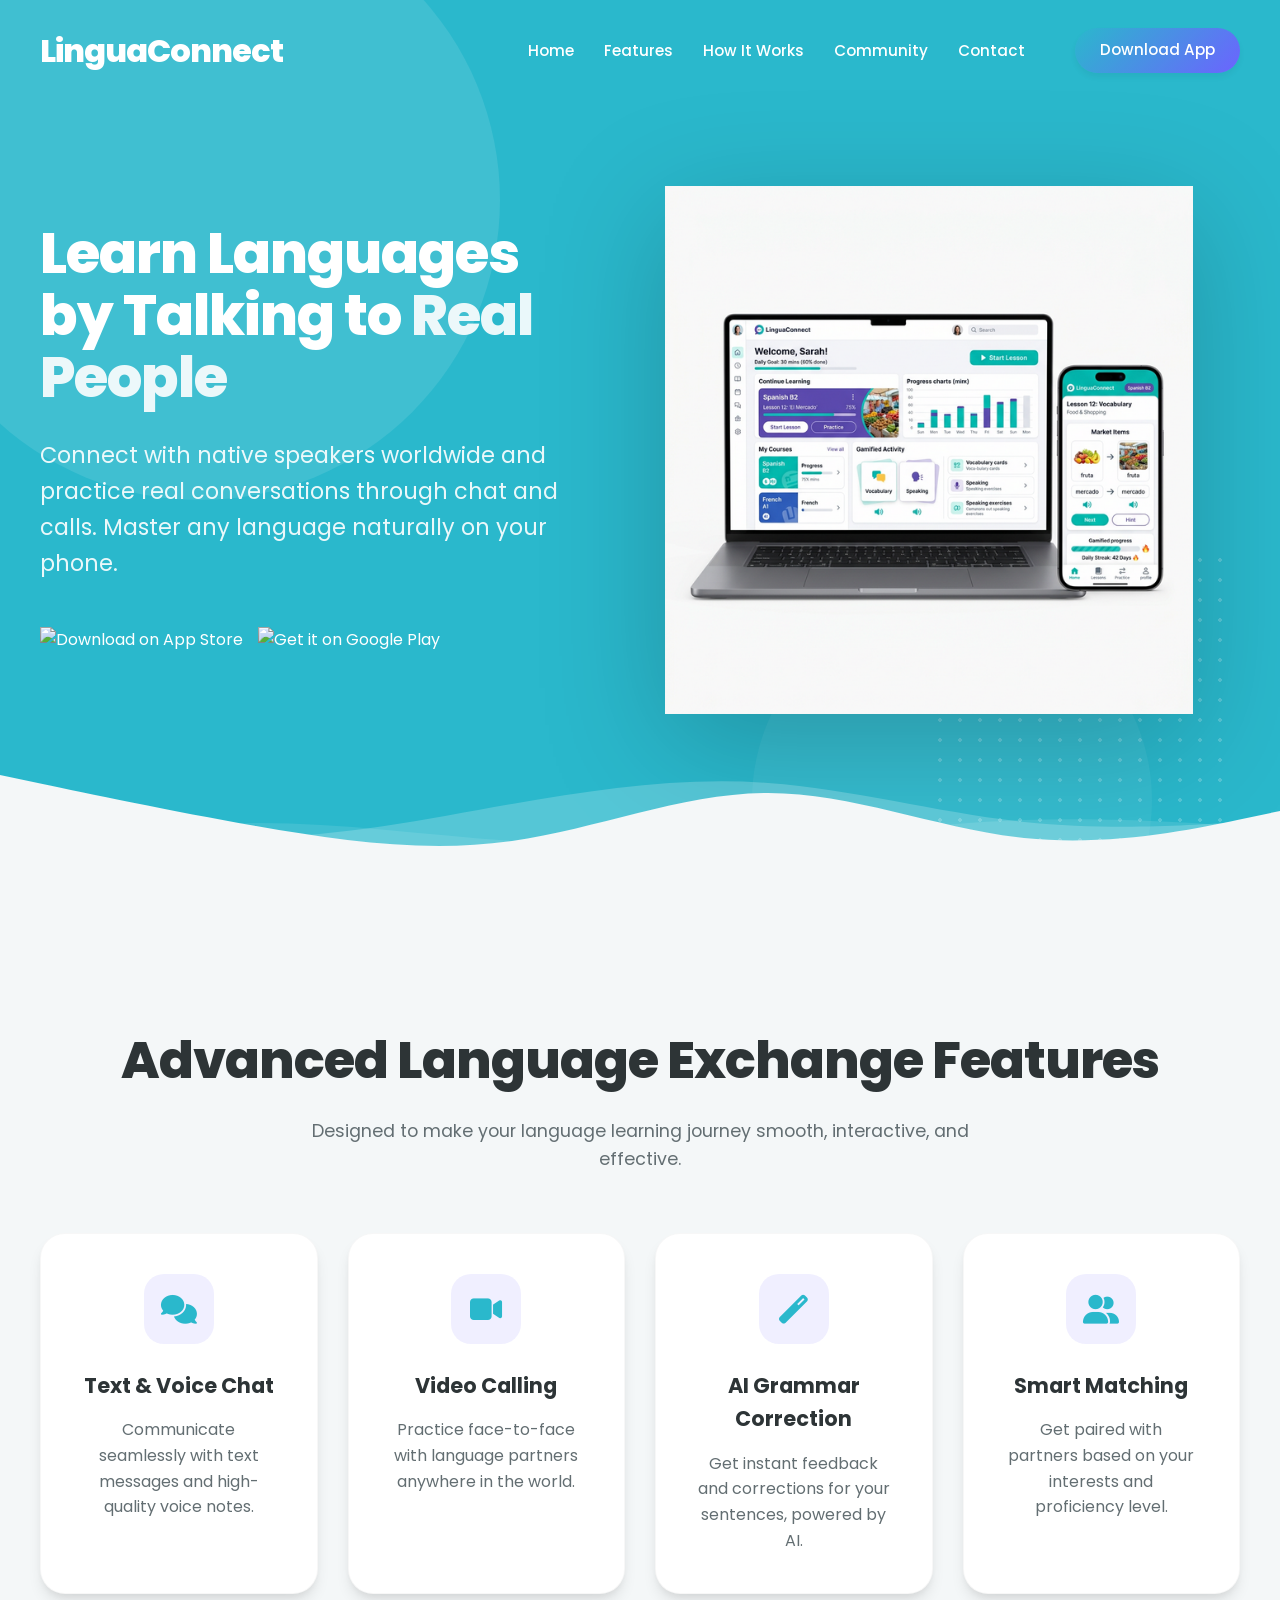
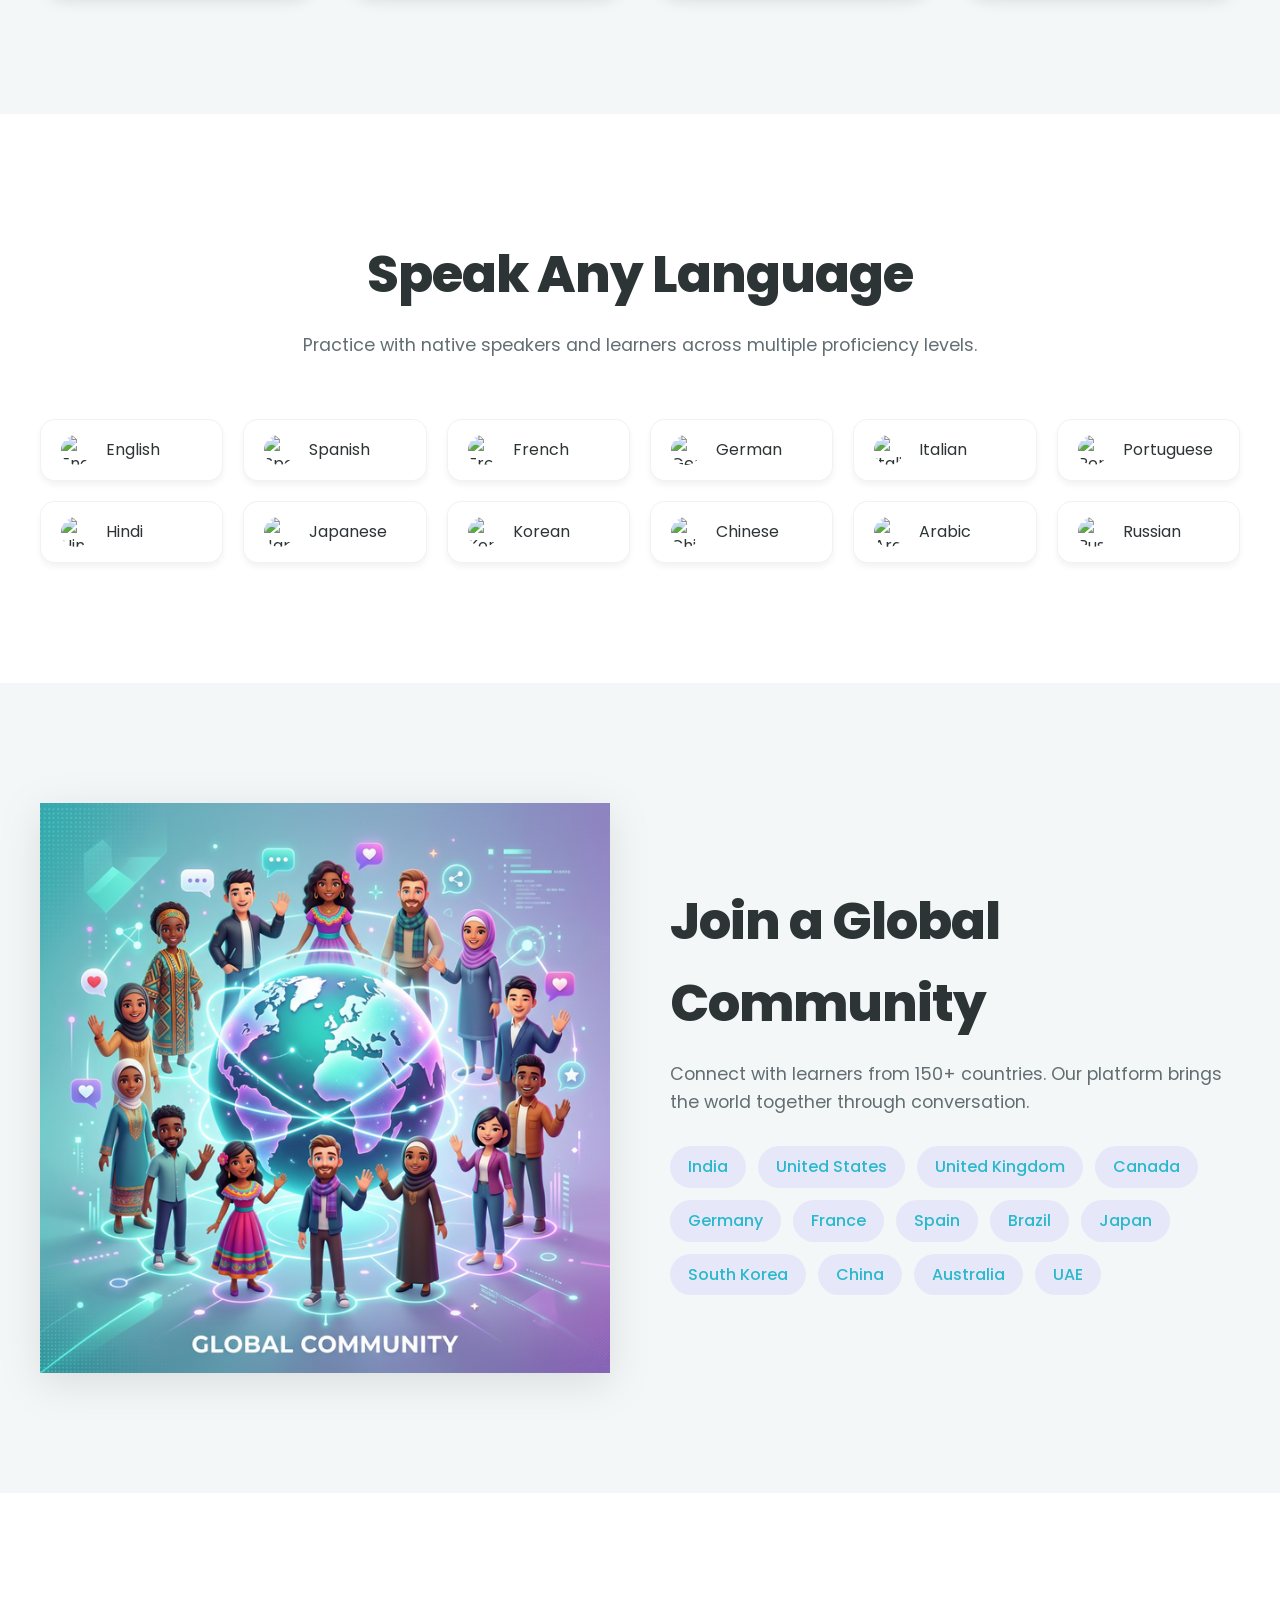
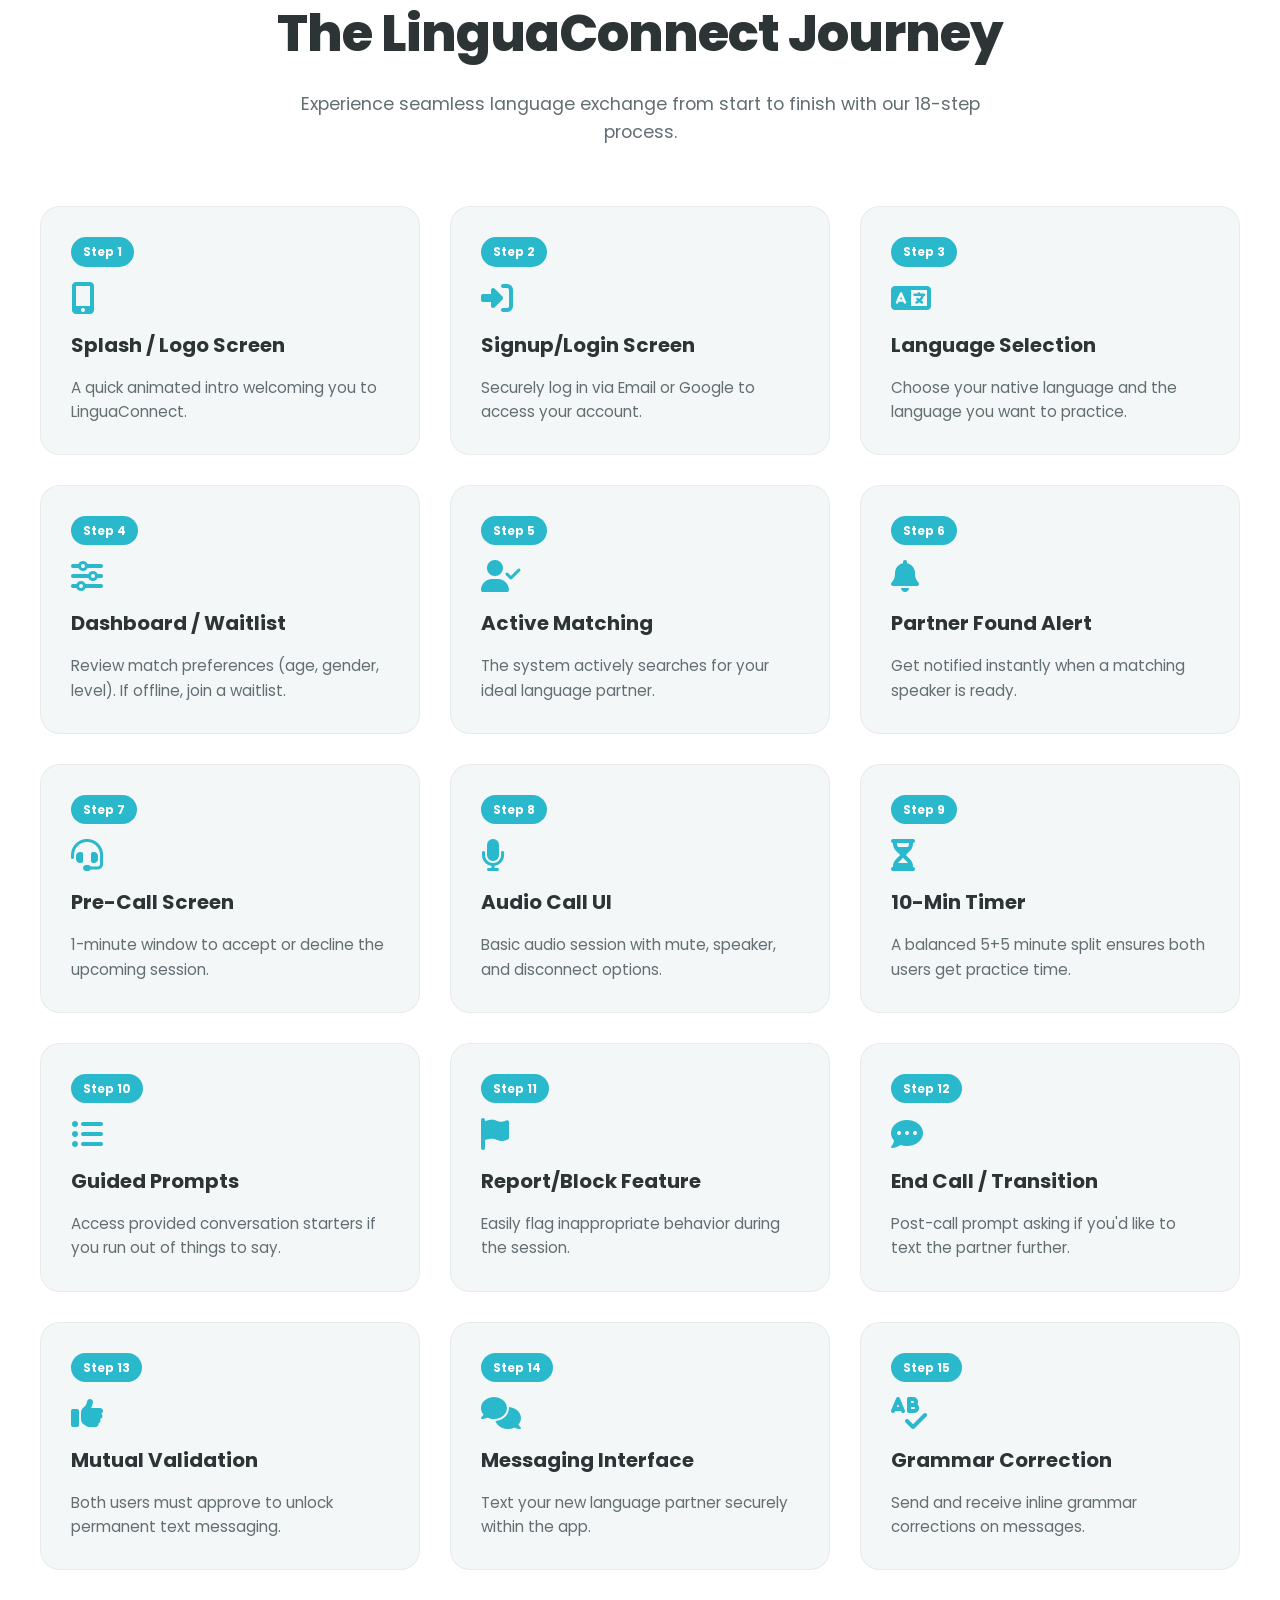
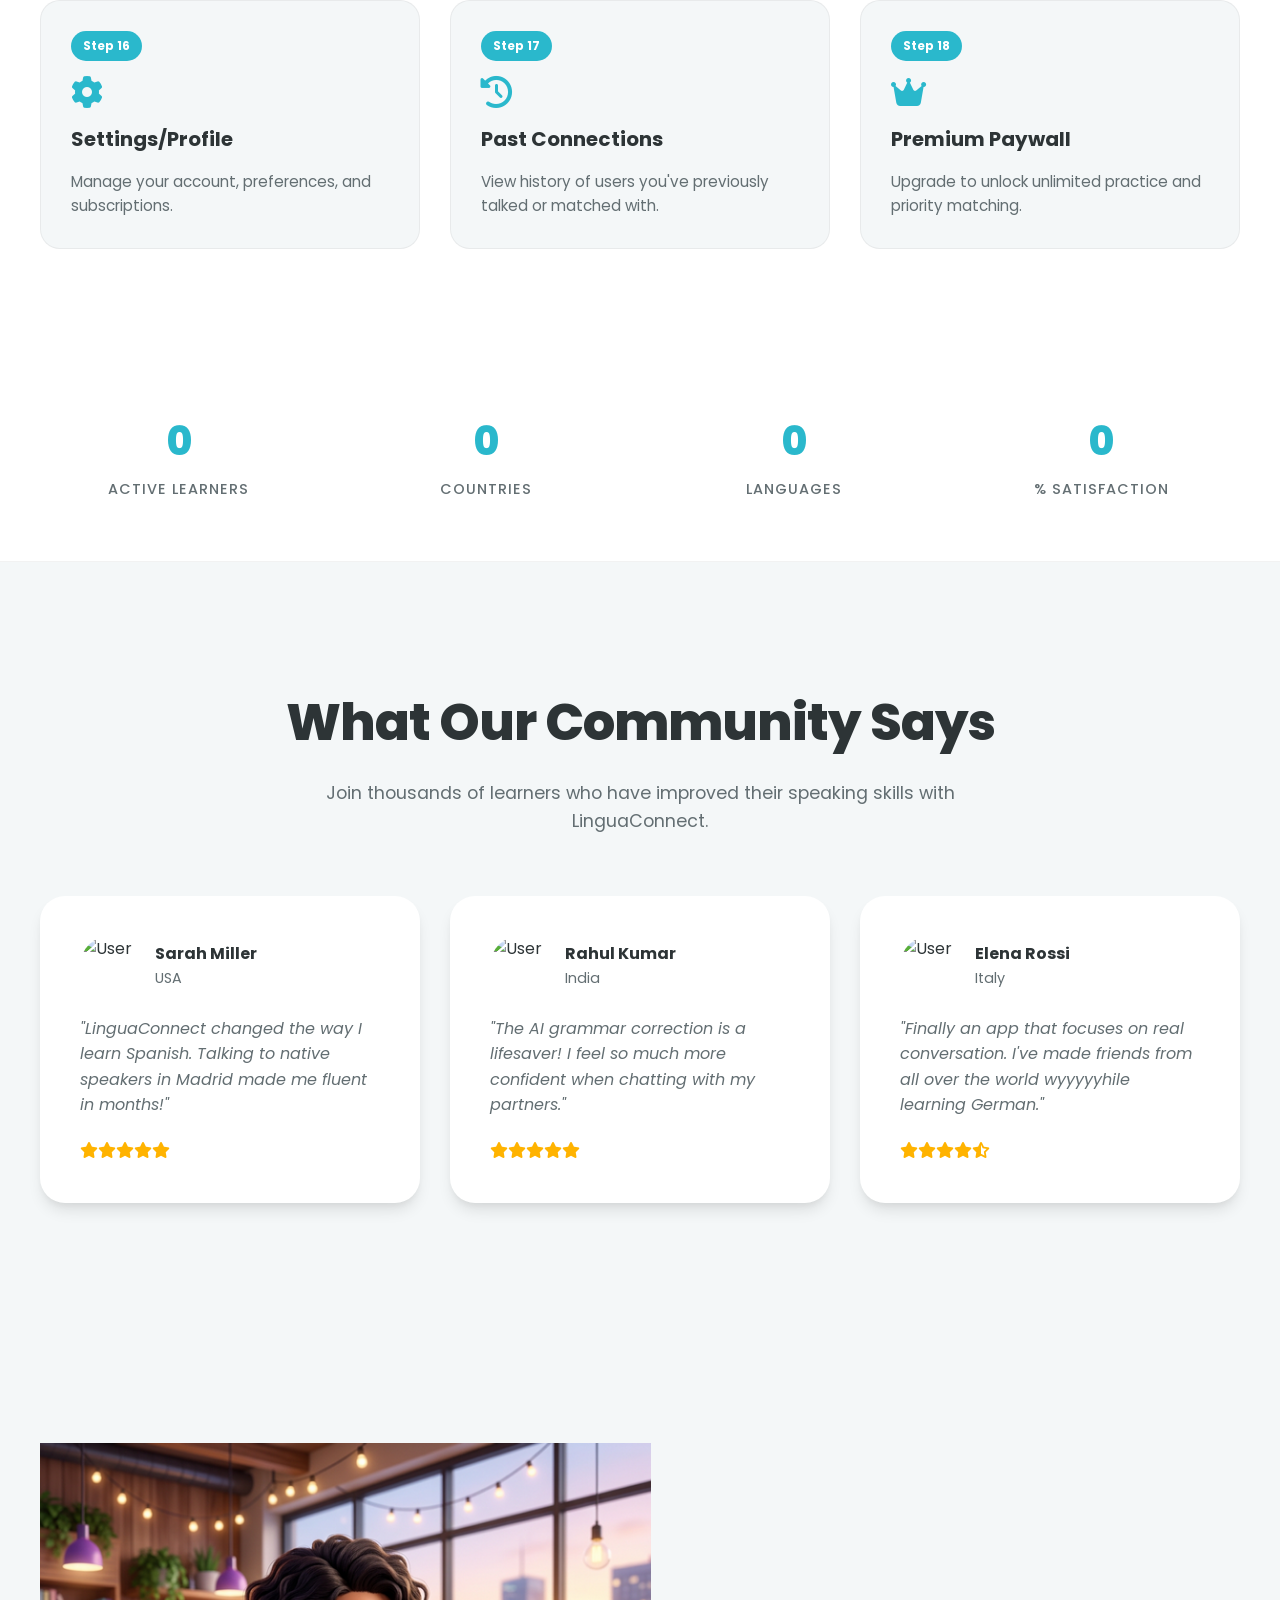
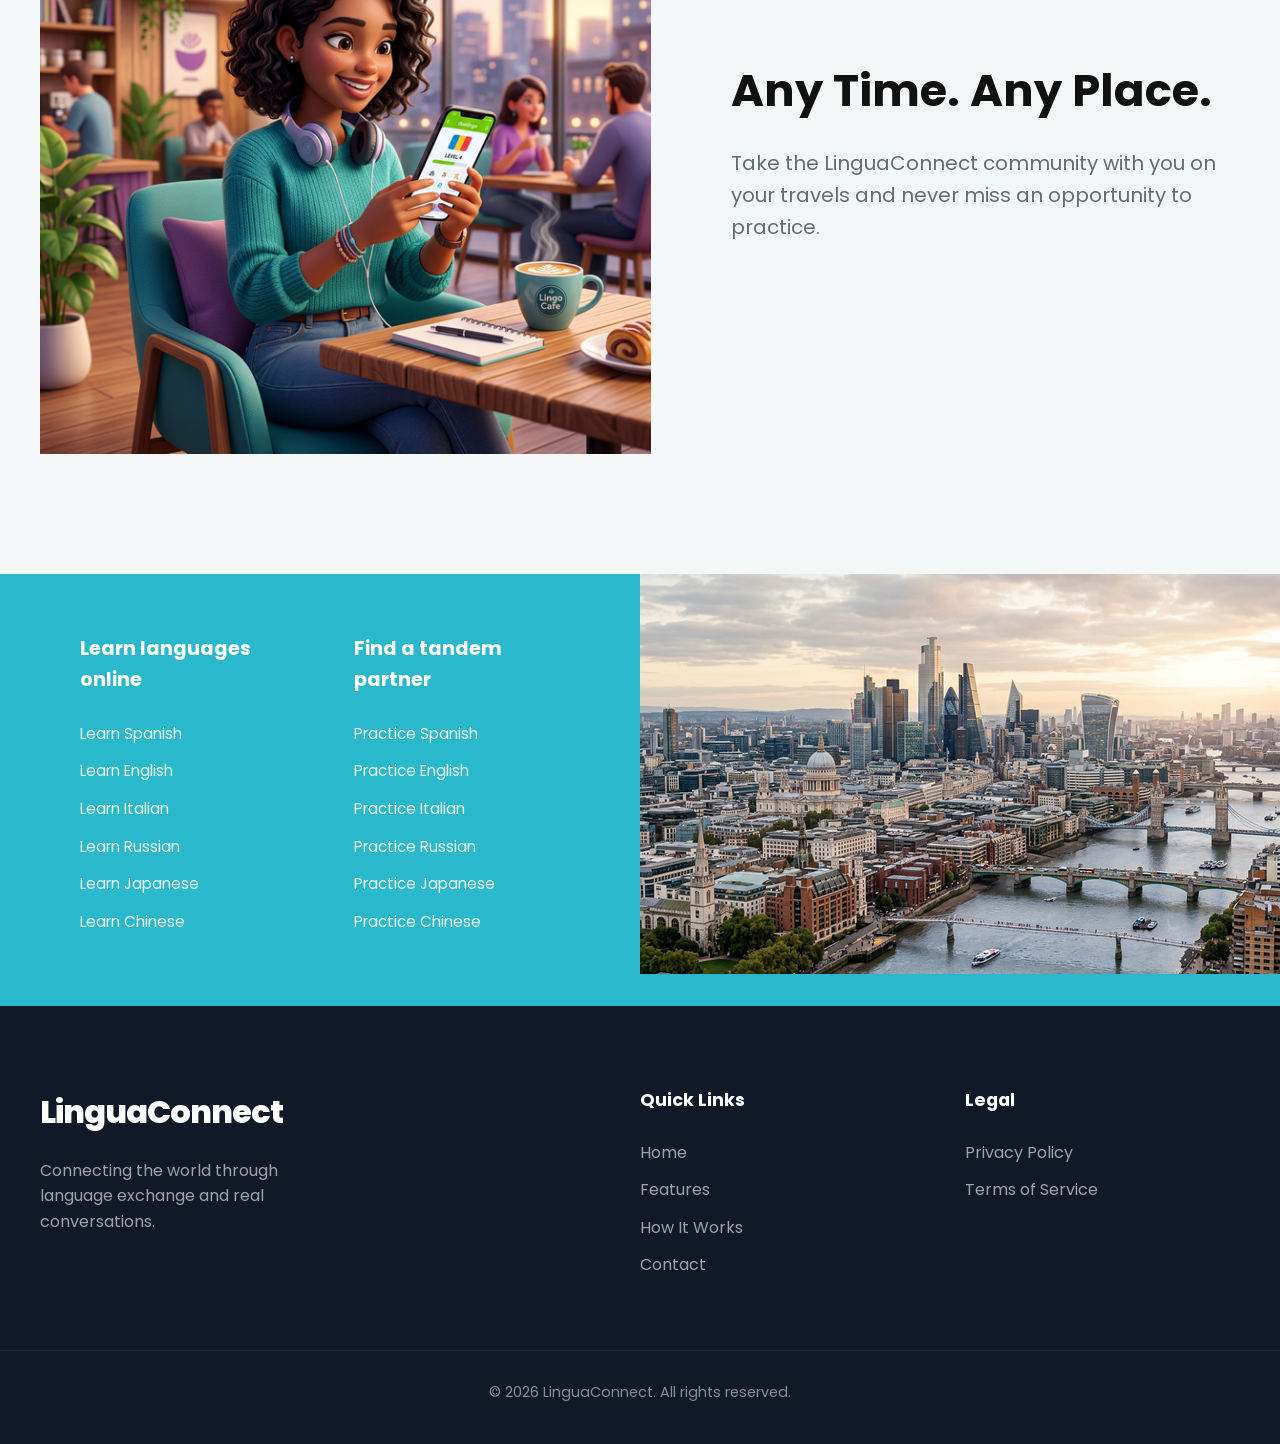
==== commit 0f700c94: "Updated files" ====
--- a/index.html
+++ b/index.html
@@ -188,50 +188,122 @@
             </div>
         </section>
 
-        <!-- How It Works Section -->
-        <section id="how-it-works" class="section section-steps">
+        <!-- How It Works Section (18 Steps) -->
+        <section id="how-it-works" class="workflow-section">
             <div class="container">
                 <div class="section-title">
-                    <h2>How does LinguaConnect work?</h2>
-                </div>
-
-                <!-- Step 1 -->
-                <div class="step-row reveal">
-                    <div class="step-visual reveal-left">
-                        <div class="deco-dots deco-dots-1"></div>
-                        <div class="deco-circle deco-circle-red"></div>
-                        <img src="step_community_new_1772245328789.png" alt="Join the community" class="step-mockup">
-                    </div>
-                    <div class="step-content reveal-right">
-                        <h3>1. Join the community</h3>
-                        <p>Download the app and sign up for free. We review every application to make sure that the
-                            LinguaConnect community remains safe and fun for everyone.</p>
-                    </div>
-                </div>
-
-                <!-- Step 2 -->
-                <div class="step-row step-reverse reveal">
-                    <div class="step-visual reveal-right">
-                        <div class="deco-dots deco-dots-2"></div>
-                        <img src="step_filters_new_1772245343977.png" alt="Find a partner" class="step-mockup">
-                    </div>
-                    <div class="step-content reveal-left">
-                        <h3>2. Find a partner</h3>
-                        <p>Once you're in, LinguaConnect makes it easy to find the right language exchange partner.
-                            Search by language, location, interests, and more.</p>
-                    </div>
-                </div>
-
-                <!-- Step 3 -->
-                <div class="step-row reveal">
-                    <div class="step-visual reveal-left">
-                        <div class="deco-dots deco-dots-3"></div>
-                        <img src="step_chat_new_1772245360899.png" alt="Start talking!" class="step-mockup">
-                    </div>
-                    <div class="step-content reveal-right">
-                        <h3>3. Start talking!</h3>
-                        <p>Pick any way to talk: text, voice note, audio or video call. In-app correction and
-                            translation tools keep the conversation flowing.</p>
+                    <h2>The LinguaConnect Journey</h2>
+                    <p>Experience seamless language exchange from start to finish with our 18-step process.</p>
+                </div>
+
+                <div class="workflow-grid">
+                    <div class="workflow-item">
+                        <span class="step-badge">Step 1</span>
+                        <i class="fas fa-mobile-alt"></i>
+                        <h4>Splash / Logo Screen</h4>
+                        <p>A quick animated intro welcoming you to LinguaConnect.</p>
+                    </div>
+                    <div class="workflow-item">
+                        <span class="step-badge">Step 2</span>
+                        <i class="fas fa-sign-in-alt"></i>
+                        <h4>Signup/Login Screen</h4>
+                        <p>Securely log in via Email or Google to access your account.</p>
+                    </div>
+                    <div class="workflow-item">
+                        <span class="step-badge">Step 3</span>
+                        <i class="fas fa-language"></i>
+                        <h4>Language Selection</h4>
+                        <p>Choose your native language and the language you want to practice.</p>
+                    </div>
+                    <div class="workflow-item">
+                        <span class="step-badge">Step 4</span>
+                        <i class="fas fa-sliders-h"></i>
+                        <h4>Dashboard / Waitlist</h4>
+                        <p>Review match preferences (age, gender, level). If offline, join a waitlist.</p>
+                    </div>
+                    <div class="workflow-item">
+                        <span class="step-badge">Step 5</span>
+                        <i class="fas fa-user-check"></i>
+                        <h4>Active Matching</h4>
+                        <p>The system actively searches for your ideal language partner.</p>
+                    </div>
+                    <div class="workflow-item">
+                        <span class="step-badge">Step 6</span>
+                        <i class="fas fa-bell"></i>
+                        <h4>Partner Found Alert</h4>
+                        <p>Get notified instantly when a matching speaker is ready.</p>
+                    </div>
+                    <div class="workflow-item">
+                        <span class="step-badge">Step 7</span>
+                        <i class="fas fa-headset"></i>
+                        <h4>Pre-Call Screen</h4>
+                        <p>1-minute window to accept or decline the upcoming session.</p>
+                    </div>
+                    <div class="workflow-item">
+                        <span class="step-badge">Step 8</span>
+                        <i class="fas fa-microphone"></i>
+                        <h4>Audio Call UI</h4>
+                        <p>Basic audio session with mute, speaker, and disconnect options.</p>
+                    </div>
+                    <div class="workflow-item">
+                        <span class="step-badge">Step 9</span>
+                        <i class="fas fa-hourglass-half"></i>
+                        <h4>10-Min Timer</h4>
+                        <p>A balanced 5+5 minute split ensures both users get practice time.</p>
+                    </div>
+                    <div class="workflow-item">
+                        <span class="step-badge">Step 10</span>
+                        <i class="fas fa-list-ul"></i>
+                        <h4>Guided Prompts</h4>
+                        <p>Access provided conversation starters if you run out of things to say.</p>
+                    </div>
+                    <div class="workflow-item">
+                        <span class="step-badge">Step 11</span>
+                        <i class="fas fa-flag"></i>
+                        <h4>Report/Block Feature</h4>
+                        <p>Easily flag inappropriate behavior during the session.</p>
+                    </div>
+                    <div class="workflow-item">
+                        <span class="step-badge">Step 12</span>
+                        <i class="fas fa-comment-dots"></i>
+                        <h4>End Call / Transition</h4>
+                        <p>Post-call prompt asking if you'd like to text the partner further.</p>
+                    </div>
+                    <div class="workflow-item">
+                        <span class="step-badge">Step 13</span>
+                        <i class="fas fa-thumbs-up"></i>
+                        <h4>Mutual Validation</h4>
+                        <p>Both users must approve to unlock permanent text messaging.</p>
+                    </div>
+                    <div class="workflow-item">
+                        <span class="step-badge">Step 14</span>
+                        <i class="fas fa-comments"></i>
+                        <h4>Messaging Interface</h4>
+                        <p>Text your new language partner securely within the app.</p>
+                    </div>
+                    <div class="workflow-item">
+                        <span class="step-badge">Step 15</span>
+                        <i class="fas fa-spell-check"></i>
+                        <h4>Grammar Correction</h4>
+                        <p>Send and receive inline grammar corrections on messages.</p>
+                    </div>
+                    <div class="workflow-item">
+                        <span class="step-badge">Step 16</span>
+                        <i class="fas fa-cog"></i>
+                        <h4>Settings/Profile</h4>
+                        <p>Manage your account, preferences, and subscriptions.</p>
+                    </div>
+                    <div class="workflow-item">
+                        <span class="step-badge">Step 17</span>
+                        <i class="fas fa-history"></i>
+                        <h4>Past Connections</h4>
+                        <p>View history of users you've previously talked or matched with.</p>
+                    </div>
+                    <div class="workflow-item">
+                        <span class="step-badge">Step 18</span>
+                        <i class="fas fa-crown"></i>
+                        <h4>Premium Paywall</h4>
+                        <p>Upgrade to unlock unlimited practice and priority matching.</p>
                     </div>
                 </div>
             </div>
@@ -308,7 +380,7 @@
                             </div>
                         </div>
                         <p>"Finally an app that focuses on real conversation. I've made friends from all over the world
-                            while learning German."</p>
+                            wyyyyyhile learning German."</p>
                         <div class="stars">
                             <i class="fas fa-star"></i><i class="fas fa-star"></i><i class="fas fa-star"></i><i
                                 class="fas fa-star"></i><i class="fas fa-star-half-alt"></i>
--- a/style.css
+++ b/style.css
@@ -31,34 +31,6 @@
     --transition-slow: all 0.6s cubic-bezier(0.4, 0, 0.2, 1);
 }
 
-/* Scroll Reveal Base - Only hide if JS is enabled */
-.js-enabled .reveal,
-.js-enabled .reveal-left,
-.js-enabled .reveal-right {
-    opacity: 0;
-    transition: var(--transition-slow);
-}
-
-.js-enabled .reveal {
-    transform: translateY(30px);
-}
-
-.js-enabled .reveal-left {
-    transform: translateX(-30px);
-}
-
-.js-enabled .reveal-right {
-    transform: translateX(30px);
-}
-
-/* Revealed State */
-.reveal.revealed,
-.reveal-left.revealed,
-.reveal-right.revealed {
-    opacity: 1 !important;
-    transform: translate(0, 0) !important;
-}
-
 /* Base Reset */
 * {
     margin: 0;
@@ -662,107 +634,6 @@
     font-weight: 500;
 }
 
-/* How It Works Steps */
-.how-it-works-grid {
-    grid-template-columns: repeat(auto-fit, minmax(280px, 1fr));
-}
-
-/* How It Works - Alternating Steps */
-.section-steps {
-    background-color: #F8F9FA;
-    overflow: hidden;
-    padding: 100px 0;
-}
-
-.step-row {
-    display: flex;
-    align-items: center;
-    gap: 80px;
-    margin-bottom: 120px;
-}
-
-.step-row:last-child {
-    margin-bottom: 0;
-}
-
-.step-reverse {
-    flex-direction: row-reverse;
-}
-
-.step-visual {
-    flex: 1;
-    position: relative;
-    display: flex;
-    justify-content: center;
-    align-items: center;
-}
-
-.step-mockup {
-    width: 65%;
-    z-index: 2;
-    filter: drop-shadow(0 20px 40px rgba(0, 0, 0, 0.15));
-}
-
-.step-content {
-    flex: 1;
-}
-
-.step-content h3 {
-    font-size: 2.2rem;
-    font-weight: 800;
-    margin-bottom: 20px;
-    color: var(--text-main);
-    line-height: 1.2;
-}
-
-.step-content p {
-    font-size: 1.25rem;
-    color: var(--text-muted);
-    line-height: 1.6;
-}
-
-/* Step Decorations */
-.deco-dots {
-    position: absolute;
-    width: 200px;
-    height: 200px;
-    background-image: radial-gradient(var(--primary) 2.5px, transparent 2.5px);
-    background-size: 25px 25px;
-    z-index: 1;
-    opacity: 0.3;
-}
-
-.deco-dots-1 {
-    top: -40px;
-    left: 10%;
-}
-
-.deco-dots-2 {
-    bottom: -40px;
-    right: 10%;
-    background-image: radial-gradient(var(--secondary) 2.5px, transparent 2.5px);
-}
-
-.deco-dots-3 {
-    top: 50%;
-    left: 0;
-    transform: translateY(-50%);
-}
-
-.deco-circle {
-    position: absolute;
-    border-radius: 50%;
-    z-index: 1;
-}
-
-.deco-circle-red {
-    width: 150px;
-    height: 150px;
-    background: rgba(255, 107, 107, 0.2);
-    bottom: -20px;
-    right: 15%;
-}
-
 /* Testimonials Cards */
 .testimonials-grid {
     grid-template-columns: repeat(auto-fit, minmax(320px, 1fr));
@@ -831,11 +702,184 @@
     opacity: 0.9;
 }
 
-/* Contact Section */
+/* Banner Anytime Section (Removed) */
+
+.anytime-grid {
+    display: flex;
+    align-items: center;
+    gap: 80px;
+}
+
+.anytime-visual {
+    flex: 1.2;
+}
+
+.anytime-content {
+    flex: 1;
+}
+
+.anytime-content h2 {
+    font-size: 2.8rem;
+    font-weight: 700;
+    margin-bottom: 20px;
+    color: #111;
+}
+
+.anytime-content p {
+    font-size: 1.25rem;
+    color: var(--text-muted);
+}
+
+/* Pre-Footer Banner Links */
+.banner-links {
+    background: #2AB8CC;
+    overflow: hidden;
+}
+
+.banner-links-grid {
+    display: grid;
+    grid-template-columns: 1fr 1fr;
+    align-items: stretch;
+}
+
+.banner-links-content {
+    padding: 60px 80px;
+    display: flex;
+    gap: 60px;
+    color: white;
+}
+
+.links-column h4 {
+    font-size: 1.2rem;
+    margin-bottom: 25px;
+    font-weight: 700;
+}
+
+.links-column ul li {
+    margin-bottom: 12px;
+}
+
+.links-column ul li a {
+    color: rgba(255, 255, 255, 0.9);
+    font-size: 0.95rem;
+}
+
+.links-column ul li a:hover {
+    color: white;
+    text-decoration: underline;
+}
+
+.banner-links-image {
+    position: relative;
+    max-height: 400px;
+}
+
+.banner-links-image img {
+    width: 100%;
+    height: 100%;
+    object-fit: cover;
+}
+
+/* Footer Styling */
+.footer {
+    background: #111827;
+    color: var(--white);
+    padding: 80px 0 40px;
+}
+
+.footer-grid {
+    display: grid;
+    grid-template-columns: 2fr 1fr 1fr;
+    gap: 50px;
+    margin-bottom: 60px;
+}
+
+.footer-brand .logo {
+    color: var(--white);
+    margin-bottom: 20px;
+    display: inline-block;
+}
+
+.footer-brand p {
+    opacity: 0.6;
+    max-width: 300px;
+}
+
+.footer-links h5,
+.footer-legal h5 {
+    font-size: 1.1rem;
+    margin-bottom: 25px;
+}
+
+.footer-links ul li,
+.footer-legal ul li {
+    margin-bottom: 12px;
+}
+
+.footer-links ul li a,
+.footer-legal ul li a {
+    opacity: 0.6;
+}
+
+.footer-links ul li a:hover,
+.footer-legal ul li a:hover {
+    opacity: 1;
+}
+
+.footer-bottom {
+    border-top: 1px solid rgba(255, 255, 255, 0.1);
+    padding-top: 30px;
+    text-align: center;
+    opacity: 0.5;
+    font-size: 0.9rem;
+}
+
+/* Contact Section Refinements */
+.contact-page {
+    background-color: #F8FAFC;
+}
+
+.contact-page #navbar {
+    background-color: rgba(255, 255, 255, 0.98);
+    backdrop-filter: blur(15px);
+    padding: 12px 0;
+    box-shadow: 0 4px 20px rgba(0, 0, 0, 0.05);
+    position: sticky;
+    top: 0;
+    z-index: 1000;
+}
+
+.contact-page #navbar .logo,
+.contact-page #navbar .nav-links li a {
+    color: var(--text-main);
+}
+
+.contact-page-wrapper {
+    padding: 30px 0 60px;
+}
+
+.contact-header {
+    text-align: center;
+    max-width: 650px;
+    margin: 0 auto 40px;
+}
+
+.contact-header h1 {
+    font-size: 2.8rem;
+    font-weight: 800;
+    margin-bottom: 12px;
+    color: var(--text-main);
+}
+
+.contact-header p {
+    font-size: 1.05rem;
+    color: var(--text-muted);
+}
+
 #contact {
     position: relative;
     overflow: hidden;
-    background-color: #F8FAFC;
+    background-color: var(--bg-light);
 }
 
 .contact-bg-pattern {
@@ -852,100 +896,48 @@
 
 .contact-container {
     display: grid;
-    grid-template-columns: 1fr 1.2fr;
-    gap: 80px;
+    grid-template-columns: 1fr 1fr;
+    gap: 30px;
+    align-items: stretch;
+    max-width: 1100px;
+    margin: 0 auto;
     position: relative;
     z-index: 1;
 }
 
-.contact-info {
-    padding-right: 20px;
+.contact-info,
+.contact-form-box {
+    display: flex;
+    flex-direction: column;
+    height: 100%;
+}
+
+.contact-details {
+    display: flex;
+    flex-direction: column;
+    gap: 15px;
+    height: 100%;
 }
 
 .detail-item {
-    display: flex;
+    background: #FFFFFF;
+    padding: 22px 25px;
+    border-radius: 20px;
+    box-shadow: 0 10px 30px rgba(0, 0, 0, 0.03);
+    flex: 1;
+    display: flex;
+    align-items: center;
     gap: 25px;
-    margin-bottom: 35px;
-    padding: 20px;
-    background: var(--white);
-    border-radius: 20px;
-    box-shadow: 0 4px 15px rgba(0, 0, 0, 0.03);
-    transition: var(--transition-init);
-    border: 1px solid transparent;
-}
-
-.detail-item:hover {
-    transform: translateX(10px);
-    border-color: rgba(42, 184, 204, 0.2);
-    box-shadow: 0 10px 25px rgba(0, 0, 0, 0.06);
-}
-
-.detail-item i {
-    width: 55px;
-    height: 55px;
-    background: var(--bg-light);
-    color: var(--primary);
-    border-radius: 15px;
-    display: flex;
-    align-items: center;
+    border: 1px solid rgba(0, 0, 0, 0.02);
+    transition: var(--transition-init);
+}
+
+.contact-form-box {
+    background: #FFFFFF;
+    padding: 35px;
+    border-radius: 25px;
+    box-shadow: 0 15px 40px rgba(0, 0, 0, 0.04);
     justify-content: center;
-    font-size: 1.4rem;
-    transition: var(--transition-init);
-}
-
-.detail-item:hover i {
-    background: var(--primary);
-    color: var(--white);
-    transform: scale(1.1) rotate(-5deg);
-}
-
-.detail-item h5 {
-    font-size: 1.15rem;
-    font-weight: 700;
-    margin-bottom: 8px;
-    color: var(--text-main);
-}
-
-.detail-item p {
-    color: var(--text-muted);
-    font-size: 0.95rem;
-    line-height: 1.5;
-}
-
-.social-links {
-    display: flex;
-    gap: 15px;
-    margin-top: 45px;
-}
-
-.social-links a {
-    width: 50px;
-    height: 50px;
-    border-radius: 15px;
-    display: flex;
-    align-items: center;
-    justify-content: center;
-    background: var(--white);
-    color: var(--primary);
-    box-shadow: var(--shadow-sm);
-    font-size: 1.3rem;
-}
-
-.social-links a:hover {
-    background: var(--primary);
-    color: var(--white);
-    transform: translateY(-5px) scale(1.1);
-    box-shadow: 0 8px 20px rgba(42, 184, 204, 0.3);
-}
-
-.contact-form-box {
-    background: rgba(255, 255, 255, 0.7);
-    backdrop-filter: blur(20px);
-    -webkit-backdrop-filter: blur(20px);
-    padding: 40px;
-    border-radius: 40px;
-    border: 1px solid rgba(255, 255, 255, 0.8);
-    box-shadow: 0 25px 50px -12px rgba(0, 0, 0, 0.1);
 }
 
 .form-group {
@@ -955,12 +947,13 @@
 .form-group input,
 .form-group textarea {
     width: 100%;
-    padding: 12px 20px;
-    border-radius: 12px;
+    padding: 16px 20px;
+    border-radius: 15px;
     border: 1px solid rgba(0, 0, 0, 0.08);
-    background: rgba(255, 255, 255, 0.9);
-    font-family: 'Poppins', sans-serif;
-    font-size: 0.95rem;
+    background-color: #f8fafc;
+    font-family: inherit;
+    font-size: 1rem;
+    color: var(--text-main);
     transition: var(--transition-init);
 }
 
@@ -968,194 +961,16 @@
 .form-group textarea:focus {
     outline: none;
     border-color: var(--primary);
-    background: var(--white);
     box-shadow: 0 0 0 4px rgba(42, 184, 204, 0.1);
-}
-
-.form-success-msg {
-    position: absolute;
-    top: 50%;
-    left: 50%;
-    transform: translate(-50%, -50%);
-    text-align: center;
-    width: 80%;
-    display: none;
-    background: var(--white);
-    padding: 40px;
-    border-radius: 25px;
-    box-shadow: var(--shadow-lg);
-}
-
-.form-success-msg i {
-    font-size: 4.5rem;
-    color: #10B981;
-    margin-bottom: 25px;
-}
-
-/* Anytime Banner */
-.banner-anytime {
-    background-color: #E0F2F1;
-    padding: 100px 0;
-}
-
-.anytime-grid {
-    display: flex;
-    align-items: center;
-    gap: 80px;
-}
-
-.anytime-visual {
-    flex: 1.2;
-}
-
-.anytime-content {
-    flex: 1;
-}
-
-.anytime-content h2 {
-    font-size: 2.8rem;
-    font-weight: 700;
-    margin-bottom: 20px;
-    color: #111;
-}
-
-.anytime-content p {
-    font-size: 1.25rem;
-    color: var(--text-muted);
-}
-
-/* Pre-Footer Banner Links */
-.banner-links {
-    background: #2AB8CC;
-    overflow: hidden;
-}
-
-.banner-links-grid {
-    display: grid;
-    grid-template-columns: 1fr 1fr;
-    align-items: stretch;
-}
-
-.banner-links-content {
-    padding: 60px 80px;
-    display: flex;
-    gap: 60px;
-    color: white;
-}
-
-.links-column h4 {
-    font-size: 1.2rem;
-    margin-bottom: 25px;
-    font-weight: 700;
-}
-
-.links-column ul li {
-    margin-bottom: 12px;
-}
-
-.links-column ul li a {
-    color: rgba(255, 255, 255, 0.9);
-    font-size: 0.95rem;
-}
-
-.links-column ul li a:hover {
-    color: white;
-    text-decoration: underline;
-}
-
-.banner-links-image {
-    position: relative;
-    max-height: 400px;
-}
-
-.banner-links-image img {
-    width: 100%;
-    height: 100%;
-    object-fit: cover;
-}
-
-/* Footer Styling */
-.footer {
-    background: #111827;
-    color: var(--white);
-    padding: 80px 0 40px;
-}
-
-.footer-grid {
-    display: grid;
-    grid-template-columns: 2fr 1fr 1fr;
-    gap: 50px;
-    margin-bottom: 60px;
-}
-
-.footer-brand .logo {
-    color: var(--white);
-    margin-bottom: 20px;
-    display: inline-block;
-}
-
-.footer-brand p {
-    opacity: 0.6;
-    max-width: 300px;
-}
-
-.footer-links h5,
-.footer-legal h5 {
-    font-size: 1.1rem;
-    margin-bottom: 25px;
-}
-
-.footer-links ul li,
-.footer-legal ul li {
-    margin-bottom: 12px;
-}
-
-.footer-links ul li a,
-.footer-legal ul li a {
-    opacity: 0.6;
-}
-
-.footer-links ul li a:hover,
-.footer-legal ul li a:hover {
-    opacity: 1;
-}
-
-.footer-bottom {
-    border-top: 1px solid rgba(255, 255, 255, 0.1);
-    padding-top: 30px;
-    text-align: center;
-    opacity: 0.5;
-    font-size: 0.9rem;
-}
-
-/* Responsive Media Queries */
+    background-color: var(--white);
+}
+
+.form-group input::placeholder,
+.form-group textarea::placeholder {
+    color: #a0aec0;
+}
+
 @media (max-width: 1024px) {
-    .hero-content h1 {
-        font-size: 2.8rem;
-    }
-
-    .hero-grid {
-        gap: 40px;
-    }
-
-    .nav-links {
-        position: fixed;
-        top: 0;
-        right: -100%;
-        width: 300px;
-        height: 100vh;
-        background: var(--white);
-        flex-direction: column;
-        justify-content: center;
-        padding: 50px;
-        box-shadow: -5px 0 15px rgba(0, 0, 0, 0.1);
-        z-index: 1001;
-    }
-
-    .nav-links.active {
-        right: 0;
-    }
-
     .menu-toggle {
         display: block;
         z-index: 1002;
@@ -1173,74 +988,72 @@
     }
 }
 
+@media (max-width: 900px) {
+    .contact-container {
+        grid-template-columns: 1fr;
+    }
+}
+
+/* Simple Workflow Section */
+.workflow-section {
+    background-color: var(--white);
+    padding: 100px 0;
+}
+
+.workflow-grid {
+    display: grid;
+    grid-template-columns: repeat(auto-fit, minmax(300px, 1fr));
+    gap: 30px;
+    margin-top: 50px;
+}
+
+.workflow-item {
+    background: var(--bg-light);
+    padding: 30px;
+    border-radius: 20px;
+    transition: var(--transition-init);
+    border: 1px solid rgba(0, 0, 0, 0.05);
+    display: flex;
+    flex-direction: column;
+    gap: 15px;
+}
+
+.workflow-item:hover {
+    transform: translateY(-5px);
+    box-shadow: var(--shadow-md);
+    border-color: var(--primary);
+}
+
+.step-badge {
+    display: inline-block;
+    padding: 5px 12px;
+    background: var(--primary);
+    color: var(--white);
+    border-radius: 50px;
+    font-size: 0.75rem;
+    font-weight: 700;
+    width: max-content;
+}
+
+.workflow-item i {
+    font-size: 2rem;
+    color: var(--primary);
+}
+
+.workflow-item h4 {
+    font-size: 1.25rem;
+    font-weight: 700;
+    color: var(--text-main);
+}
+
+.workflow-item p {
+    font-size: 0.95rem;
+    color: var(--text-muted);
+    line-height: 1.6;
+}
+
 @media (max-width: 768px) {
-    .section-padding {
-        padding: 60px 0;
-    }
-
-    .hero-grid,
-    .anytime-grid,
-    .banner-links-grid,
-    .community-container,
-    .contact-container,
-    .footer-grid {
+    .workflow-grid {
         grid-template-columns: 1fr;
-        text-align: center;
-    }
-
-    .anytime-grid {
-        flex-direction: column;
-        gap: 40px;
-    }
-
-    .banner-links-content {
-        padding: 40px 20px;
-        flex-direction: column;
-        gap: 40px;
-        text-align: left;
-    }
-
-    .banner-links-image {
-        height: 250px;
-    }
-
-    .hero-btns {
-        justify-content: center;
-    }
-
-    .step-row {
-        flex-direction: column;
-        gap: 50px;
-        text-align: center;
-        margin-bottom: 80px;
-    }
-
-    .step-mockup {
-        width: 80%;
-    }
-
-    .step-content h3 {
-        font-size: 2rem;
-    }
-
-    .step-reverse {
-        flex-direction: column;
-    }
-
-    .detail-item {
-        flex-direction: column;
-        align-items: center;
-    }
-
-    .social-links {
-        justify-content: center;
-    }
-
-    .contact-form-box {
-        padding: 30px;
-    }
-
-    .cta-box h2 {
-        font-size: 2rem;
     }
 }
